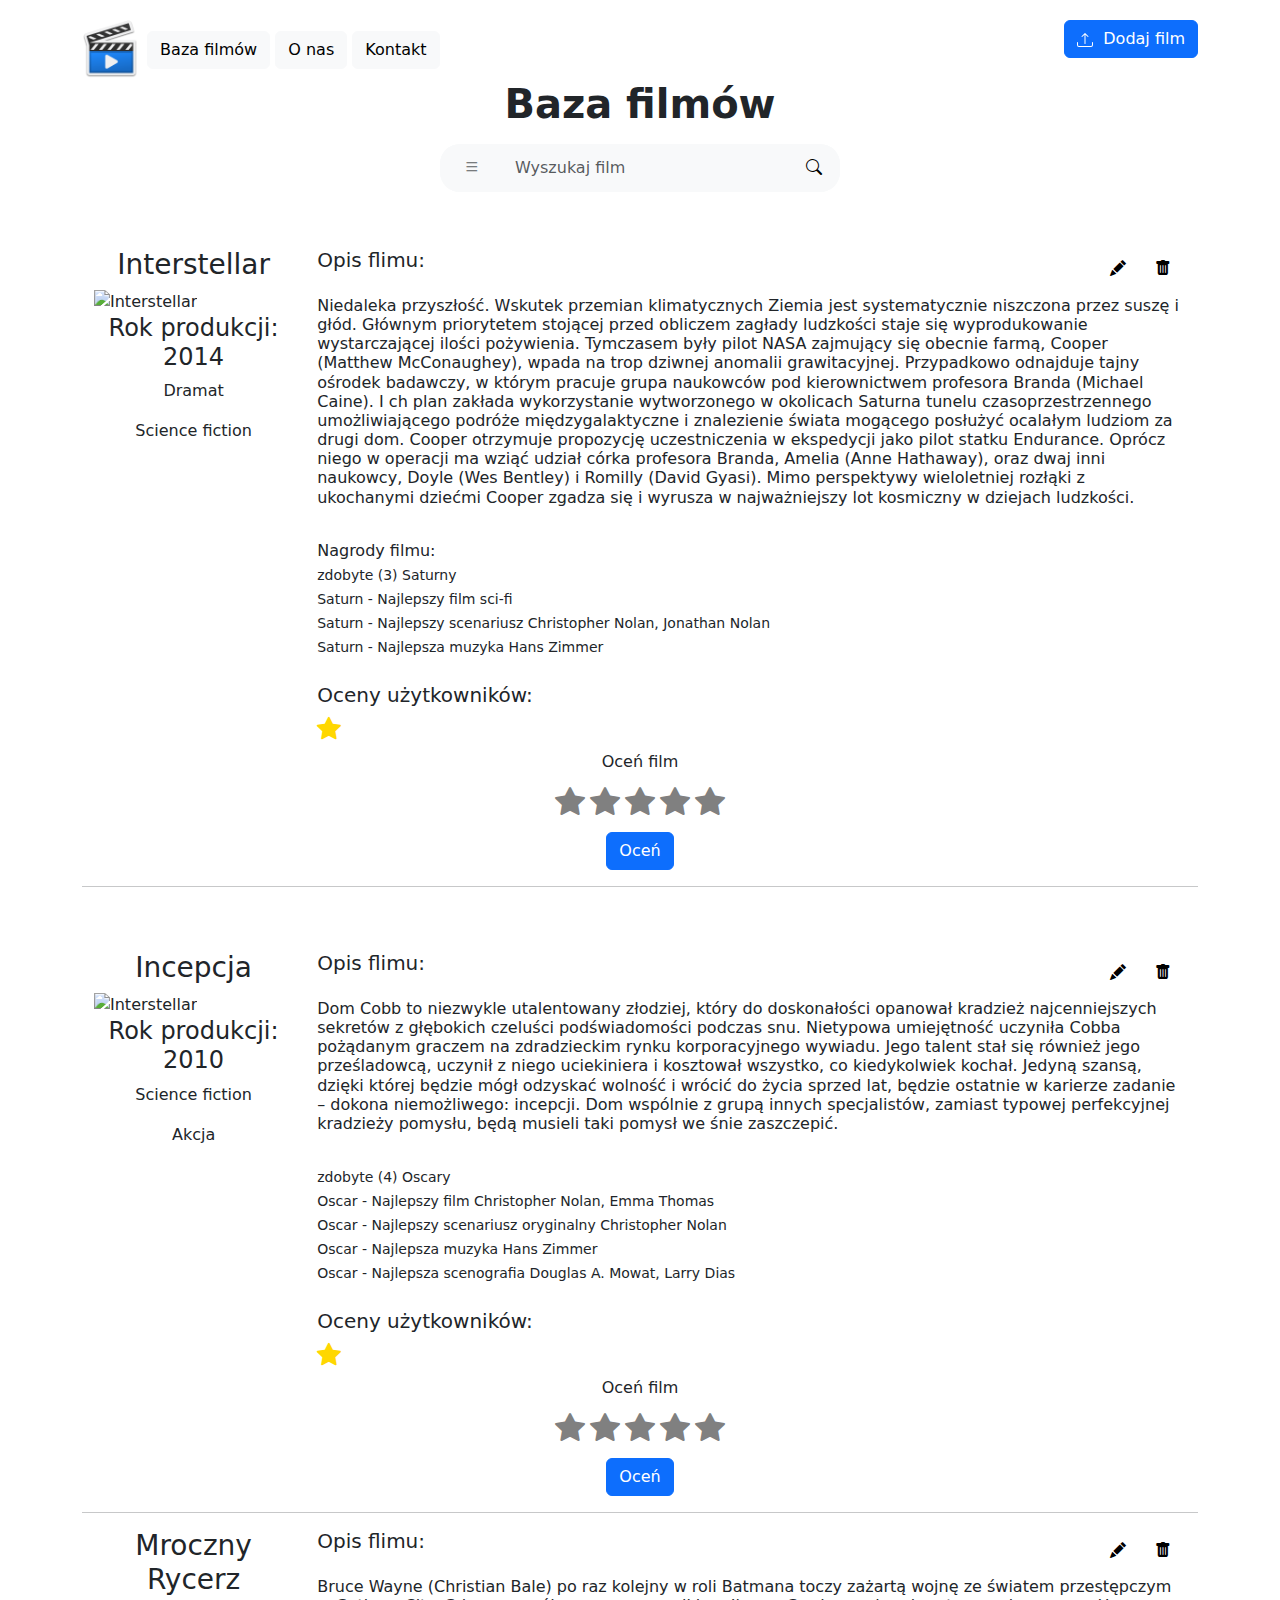
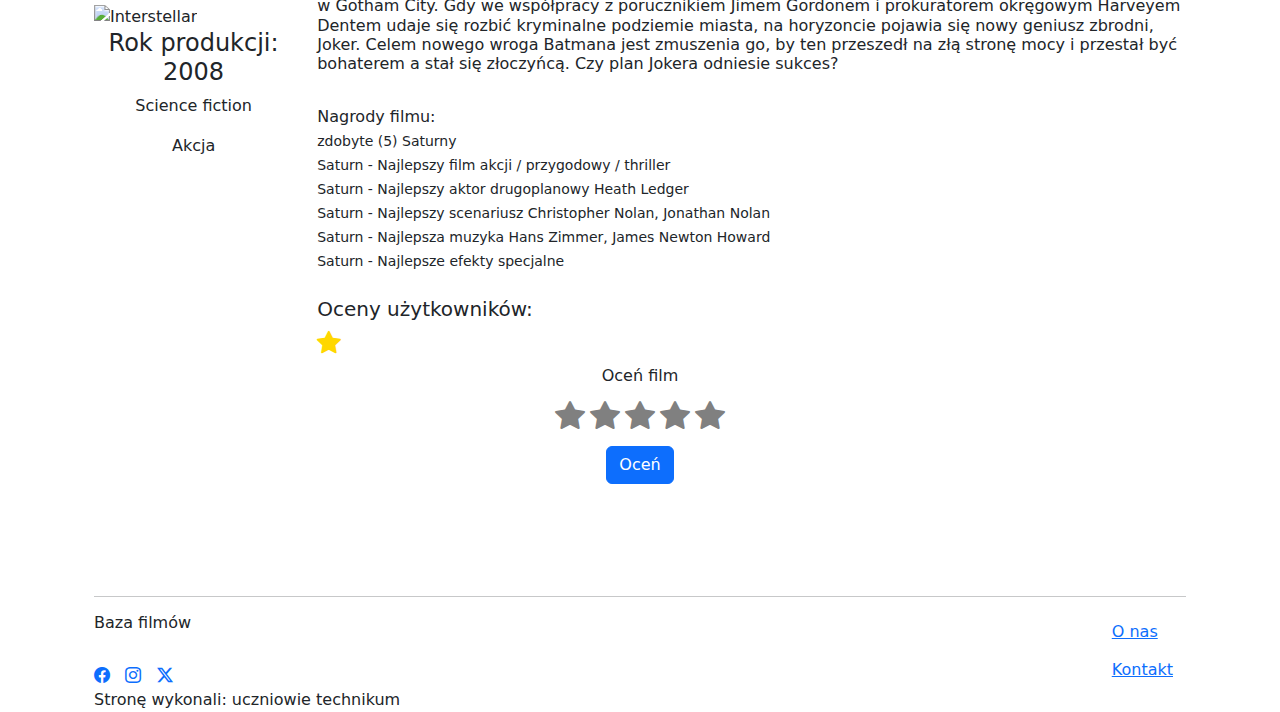
==== index.html @ c71b981d "Add files via upload" ====
<!DOCTYPE html>
<html lang="pl">
<head>
    <meta charset="UTF-8">
    <meta name="viewport" content="width=device-width, initial-scale=1.0">
    <title>Baza filmów</title>
    <link rel="shortcut icon" href="movie.png" type="image/x-icon">
    <link rel="stylesheet" href="style.css">
    <link href="https://cdn.jsdelivr.net/npm/bootstrap@5.3.3/dist/css/bootstrap.min.css" rel="stylesheet" 
    integrity="sha384-QWTKZyjpPEjISv5WaRU9OFeRpok6YctnYmDr5pNlyT2bRjXh0JMhjY6hW+ALEwIH" crossorigin="anonymous">
    <link href="https://cdn.jsdelivr.net/npm/bootstrap-icons/font/bootstrap-icons.css" rel="stylesheet">
    <script src="config.js"></script>


</head>
<body>
    <div class="container">
        <header>

            <div id="TopLeft">
                <a href="index.html"><img src="movie.png" alt="logo" width="60" height="60"></a>
                <a href="index.html"><button type="button" class="btn btn-light">Baza filmów</button></a>
                <a href="o-nas.html"><button type="button" class="btn btn-light">O nas</button></a>
                <a href="kontakt.html"><button type="button" class="btn btn-light">Kontakt</button></a>
            </div>

            <div id="TopRight">
                <a class="icon-link icon-link-hover" style="--bs-icon-link-transform: translate3d(0, -.125rem, 0);" href="dodawanieFilmu.html">
                    <button type="button" class="btn btn-primary">
                    <svg xmlns="http://www.w3.org/2000/svg" width="16" height="16" fill="currentColor" class="bi bi-upload" viewBox="0 0 16 16">
                        <path d="M.5 9.9a.5.5 0 0 1 .5.5v2.5a1 1 0 0 0 1 1h12a1 1 0 0 0 1-1v-2.5a.5.5 0 0 1 1 0v2.5a2 2 0 0 1-2 2H2a2 2 0 0 1-2-2v-2.5a.5.5 0 0 1 .5-.5"/>
                        <path d="M7.646 1.146a.5.5 0 0 1 .708 0l3 3a.5.5 0 0 1-.708.708L8.5 2.707V11.5a.5.5 0 0 1-1 0V2.707L5.354 4.854a.5.5 0 1 1-.708-.708z"/>
                      </svg>
                      &nbsp;Dodaj film
                    </button>
                  </a>
            </div>

        </header>

        <div class="container mt-4 text-center search-div" >
            <h1 class="fw-bold">Baza filmów</h1>
            <div class="d-flex justify-content-center mt-3">
                <div class="input-group search-bar">
                    <span class="input-group-text bg-light text-muted">
                        <div class="dropdown">
                            <button id="menuButton" class="input-group-text bg-light text-muted">
                                <i class="bi bi-list"></i>
                            </button>
                            <div id="categoryList" class="dropdown-menu">
                                <a class="dropdown-item" href="#">Akcja</a> 
                                <a class="dropdown-item" href="#">Dramat</a>
                                <a class="dropdown-item" href="#">Komedia</a>
                                <a class="dropdown-item" href="#">Horror</a>
                                <a class="dropdown-item" href="#">Sci-Fi</a>
                                <a class="dropdown-item" href="#">Fantasy</a>
                                <a class="dropdown-item" href="#">Thriller</a>
                                <a class="dropdown-item" href="#">Romans</a>
                                <a class="dropdown-item" href="#">Przygodowy</a>
                                <a class="dropdown-item" href="#">Familijny</a>
                                <a class="dropdown-item" href="#">Dokumentalny</a>
                                <a class="dropdown-item" href="#">Musical</a>
                                <a class="dropdown-item" href="#">Historyczny</a>
                                <a class="dropdown-item" href="#">Western</a>
                                <a class="dropdown-item" href="#">Kryminał</a>
                            </div>
                        </div>
                        
                    </span>
                    <input type="text" class="form-control border-0 shadow-none" placeholder="Wyszukaj film" id="searchQuery">
                    <span class="input-group-text bg-light text-muted">
                        <button id="lens"><i class="bi bi-search"></i></button>
                    </span>
                </div>
            </div>
        </div>
        
        <div id="filmList"></div>
        
        <main id="main">
            <section id="mainSection">
            <p id="textFilmNone"></p>
            <div class="container OddMovies" style="width: 20%;"> 
                    <h3 class="text-center title" >Interstellar</h3>
                    <img class="MoviePhotos" src="https://www.leslettresdelucie.fr/wp-content/uploads/2014/11/Interstellar-poster-2.jpg" alt="Interstellar">
                    <h4 class="text-center prodYear">Rok produkcji: 2014</h4>
                    <p class="text-center category">Dramat</p>
                    <p class="text-center category">Science fiction</p>
            </div>
            <div id="film1" class="container OddMovieDesc" style="width: 80%;"> 
                    <div class="MovieHeader">
                        <h5 class="text-left MovieH5">Opis flimu: </h5>
                        <button class="MovieControls"><i class="bi bi-trash-fill"></i></button>
                        <button class="MovieControls"><i class="bi bi-pencil-fill"></i></button>   
                    </div><br><br>
                    <h6 class="text-left  description">
                        Niedaleka przyszłość. Wskutek przemian klimatycznych Ziemia jest systematycznie niszczona przez suszę i głód.
                         Głównym priorytetem stojącej przed obliczem zagłady ludzkości staje się wyprodukowanie wystarczającej ilości pożywienia. 
                         Tymczasem były pilot NASA zajmujący się obecnie farmą, Cooper (Matthew McConaughey), wpada na trop dziwnej anomalii grawitacyjnej. 
                         Przypadkowo odnajduje tajny ośrodek badawczy, w którym pracuje grupa naukowców pod kierownictwem profesora Branda (Michael Caine). I
                         ch plan zakłada wykorzystanie wytworzonego w okolicach Saturna tunelu czasoprzestrzennego umożliwiającego podróże międzygalaktyczne
                          i znalezienie świata mogącego posłużyć ocalałym ludziom za drugi dom. Cooper otrzymuje propozycję uczestniczenia w ekspedycji jako pilot 
                          statku Endurance. Oprócz niego w operacji ma wziąć udział córka profesora Branda, Amelia (Anne Hathaway), oraz dwaj inni naukowcy, Doyle 
                          (Wes Bentley) i Romilly (David Gyasi). Mimo perspektywy wieloletniej rozłąki z ukochanymi dziećmi Cooper zgadza się i wyrusza w 
                          najważniejszy lot kosmiczny w dziejach ludzkości.
                    </h6>
                    
                    <br>
                    Nagrody filmu: <br>
                    <small class="awards">
                        zdobyte (3) Saturny <br>
                        Saturn - Najlepszy film sci-fi <br>
                        Saturn - Najlepszy scenariusz Christopher Nolan, Jonathan Nolan <br>
                        Saturn - Najlepsza muzyka Hans Zimmer <br>
                    </small>
                    <br>
                    <div>
                        <h5>Oceny użytkowników: </h5>
                        <!-- średnia ocen niech będzie wpisana w h4 przed <i> -->
                        <h4><i class="bi bi-star-fill UserRatings"></i></h4>
                    </div>
                  
            </div> 
            <div class="container mt-5 text-center oceny">
                
                <h6 class="text-center">Oceń film</h6>
                <form action="" method="post">
                    <div class="rating" id="rating">
                        <input type="radio" id="m1star5" name="rating" value="5">
                        <label for="m1star5"><i class="bi bi-star-fill"></i></label>
            
                        <input type="radio" id="m1star4" name="rating" value="4">
                        <label for="m1star4"><i class="bi bi-star-fill"></i></label>
            
                        <input type="radio" id="m1star3" name="rating" value="3">
                        <label for="m1star3"><i class="bi bi-star-fill"></i></label>
            
                        <input type="radio" id="m1star2" name="rating" value="2">
                        <label for="m1star2"><i class="bi bi-star-fill"></i></label>
            
                        <input type="radio" id="m1star1" name="rating" value="1">
                        <label for="m1star1"><i class="bi bi-star-fill"></i></label>
                    </div>
                    <button type="submit" class="btn btn-primary mt-2">Oceń</button>
                </form>
            </div>
            
            <hr>

            <div id="film1" class="container OddMovies" style="width: 20%;"> 
                <br><br>
                    <h3 class="text-center title">Incepcja</h3>
                    <img class="MoviePhotos" src="https://encyklopediafantastyki.pl/images/7/74/Incepcja.jpg" alt="Interstellar">
                    <h4 class="text-center prodYear">Rok produkcji: 2010</h4>
                    <p class="text-center category">Science fiction</p>
                    <p class="text-center category">Akcja</p>
            </div>
            <div class="container OddMovieDesc" style="width: 80%;"> 
                <br><br>
                <div class="OddMovieHeader">
                    <h5 class="text-left MovieH5">Opis flimu: </h5>
                    <button class="MovieControls"><i class="bi bi-trash-fill"></i></button>
                    <button class="MovieControls"><i class="bi bi-pencil-fill"></i></button>   
                </div><br><br>
                    <h6 class="text-left  description">
                        Dom Cobb to niezwykle utalentowany złodziej, który do doskonałości opanował 
                        kradzież najcenniejszych sekretów z głębokich czeluści podświadomości podczas snu. 
                        Nietypowa umiejętność uczyniła Cobba pożądanym graczem na zdradzieckim rynku korporacyjnego wywiadu. 
                        Jego talent stał się również jego prześladowcą, uczynił z niego uciekiniera i kosztował 
                        wszystko, co kiedykolwiek kochał. Jedyną szansą, dzięki której będzie mógł odzyskać wolność i 
                        wrócić do życia sprzed lat, będzie ostatnie w karierze zadanie – dokona niemożliwego: incepcji. 
                        Dom wspólnie z grupą innych specjalistów, zamiast typowej perfekcyjnej kradzieży pomysłu, będą 
                        musieli taki pomysł we śnie zaszczepić.
                    </h6>
                    <br>
                    <small class="awards">
                        zdobyte (4) Oscary <br>
                        Oscar - Najlepszy film Christopher Nolan, Emma Thomas <br>
                        Oscar - Najlepszy scenariusz oryginalny Christopher Nolan <br>
                        Oscar - Najlepsza muzyka Hans Zimmer <br>
                        Oscar - Najlepsza scenografia Douglas A. Mowat, Larry Dias <br>
                    </small>
                    <br>
                    <div>
                        <h5>Oceny użytkowników: </h5>
                        <!-- średnia ocen niech będzie wpisana w h4 przed <i> -->
                        <h4><i class="bi bi-star-fill UserRatings"></i></h4>
                    </div>
                  
            </div> 
            <div class="container mt-5 text-center oceny">
                <h6>Oceń film</h6>
                <form>
                    <div class="rating">
                        <input type="radio" id="m2star5" name="rating" value="5">
                        <label for="m2star5"><i class="bi bi-star-fill"></i></label>
            
                        <input type="radio" id="m2star4" name="rating" value="4">
                        <label for="m2star4"><i class="bi bi-star-fill"></i></label>
            
                        <input type="radio" id="m2star3" name="rating" value="3">
                        <label for="m2star3"><i class="bi bi-star-fill"></i></label>
            
                        <input type="radio" id="m2star2" name="rating" value="2">
                        <label for="m2star2"><i class="bi bi-star-fill"></i></label>
            
                        <input type="radio" id="m2star1" name="rating" value="1">
                        <label for="m2star1"><i class="bi bi-star-fill"></i></label>
                    </div>
                    <button type="submit" class="btn btn-primary mt-2">Oceń</button>
                </form>
            </div>

            <hr>
        <div id="film1" class="container OddMovies" style="width: 20%;"> 
            <h3 class="text-center title">Mroczny Rycerz</h3>
            <img class="MoviePhotos" src="https://a.allegroimg.com/original/114bea/161cde6f48a498586017d148f632/Plakat-filmowy-The-Dark-Knight-BATMAN-2008-100x70-240" alt="Interstellar">
            <h4 class="text-center prodYear">Rok produkcji: 2008</h4>
            <p class="text-center category">Science fiction</p>
            <p class="text-center category">Akcja</p>
        </div>

        <div class="container OddMovieDesc" style="width: 80%;"> 
            <div class="MovieHeader">
                <h5 class="text-left MovieH5">Opis flimu: </h5>
                <button class="MovieControls"><i class="bi bi-trash-fill"></i></button>
                <button class="MovieControls"><i class="bi bi-pencil-fill"></i></button>   
            </div><br><br>
                <h6 class="text-left  description">
                    Bruce Wayne (Christian Bale) po raz kolejny w roli Batmana toczy zażartą wojnę ze światem przestępczym w Gotham City. 
                    Gdy we współpracy z porucznikiem Jimem Gordonem i prokuratorem okręgowym Harveyem Dentem udaje się rozbić kryminalne 
                    podziemie miasta, na horyzoncie pojawia się nowy geniusz zbrodni, Joker. Celem nowego wroga Batmana jest zmuszenia go,
                     by ten przeszedł na złą stronę mocy i przestał być bohaterem a stał się złoczyńcą. Czy plan Jokera odniesie sukces?
                </h6>
                <br>
                Nagrody filmu: <br>
                <small class="awards">
                zdobyte (5) Saturny <br>
                Saturn - Najlepszy film akcji / przygodowy / thriller <br>
                Saturn - Najlepszy aktor drugoplanowy Heath Ledger <br>
                Saturn - Najlepszy scenariusz Christopher Nolan, Jonathan Nolan <br>
                Saturn - Najlepsza muzyka Hans Zimmer, James Newton Howard <br>
                Saturn - Najlepsze efekty specjalne <br>
                </small>
                <br>
                    <div>
                        <h5>Oceny użytkowników: </h5>
                        <!-- średnia ocen niech będzie wpisana w h4 przed <i> -->
                        <h4><i class="bi bi-star-fill UserRatings"></i></h4>
                    </div>
            
        </div> 
        <div class="container mt-5 text-center oceny">
            
            <h6 class="text-center">Oceń film</h6>
            <form>
                <div class="rating">
                    <input type="radio" id="m3star5" name="rating" value="5">
                    <label for="m3star5"><i class="bi bi-star-fill"></i></label>
        
                    <input type="radio" id="m3star4" name="rating" value="4">
                    <label for="m3star4"><i class="bi bi-star-fill"></i></label>
        
                    <input type="radio" id="m3star3" name="rating" value="3">
                    <label for="m3star3"><i class="bi bi-star-fill"></i></label>
        
                    <input type="radio" id="m3star2" name="rating" value="2">
                    <label for="m3star2"><i class="bi bi-star-fill"></i></label>
        
                    <input type="radio" id="m3star1" name="rating" value="1">
                    <label for="m3star1"><i class="bi bi-star-fill"></i></label>
                </div>
                <button type="submit" class="btn btn-primary mt-2">Oceń</button>
            </form>
        </div>
        </section>
        </main>

        
        <footer class="container mt-4">
            <br><br><br>
            <hr>
    
            <div id="BottomLeft">
                <a href="index.html" id="BazaFilmow"><h6>Baza filmów</h6></a><br>
                <a href="https://www.facebook.com/" target="_blank"><i class="bi bi-facebook"></i></a> &nbsp;
                <a href="https://www.instagram.com/" target="_blank"><i class="bi bi-instagram"></i></a> &nbsp;
                <a href="https://x.com/" target="_blank"><i class="bi bi-twitter-x"></i></a><br>
                Stronę wykonali: uczniowie technikum
            </div>
    
            <div id="BottomRight">
            <a href="o-nas.html"><button type="button" class="btn btn-link">O nas</button></a><br>
            <a href="kontakt.html"><button type="button" class="btn btn-link">Kontakt</button></a><br>
            </div>
    
        </footer>

    </div>
    
    <script src="script.js">
    </script>
    

</body>
</html>
---- style.css ----
body{
    overflow-y: scroll;
}

header{
    margin-top: 20px;
}

#TopLeft{
    float: left;
}
#TopRight{
    float: right;
}
.search-div{
    clear: both;
}
.search-bar {
    background-color: #f8f9fa !important; 
    border-radius: 20px;
    max-width: 400px;
    position: relative;
}

.search-bar input {
    border-radius: 20px !important;
    background-color: #f8f9fa !important; 
    border: none; 
}

.search-bar input:focus {
    border-radius: 20px !important;
    background-color: #f8f9fa !important; 
    box-shadow: none !important; 
    outline: none !important; 
}

.search-bar .input-group-text {
    border-radius: 20px !important;
    background-color: #f8f9fa !important; 
    border: none;
}
.dropdown {
    position: relative; 
}

#categoryList {
    clear: both;
    position: absolute;
    top: 100%;
    left: 0;
    background-color: white;
    border-radius: 5px;
    box-shadow: 0px 4px 6px rgba(0, 0, 0, 0.1);
    padding: 10px;
    min-width: 150px;
    z-index: 9999; 
    display: none;
    border: 2px solid black;
}


#categoryList a {
    display: block;
    padding: 8px 12px;
    text-decoration: none;
    color: black;
}

#categoryList a:hover {
    background-color: #f0f0f0;
}


#lens{
    border: none;
    background-color: #f8f9fa;
}



main{
    margin-top: 5%;
}


.OddMovies{
    float: left;
}
.MovieH5{
    float: left;
}
.MovieControls{
    float: right;
    border: none;
    background-color: white;
    margin: 1%;
}

.OddMovieDesc{
    float: right ;
}

.EvenMovies{
    clear: both;
    float: right;
}
.EvenMoviesDesc{
    float: left;
}

.Movies {
    text-decoration: none;
    color: inherit;
}
.UserRatings{
    color: gold;
}

.rating input {
    display: none;
}
.rating label {
    font-size: 30px;
    color: gray;
    cursor: pointer;
}
.rating input:checked ~ label {
    color: gold;
}
.oceny{
    clear: both;
    text-align: center;
}
footer{
    clear: both;
    
}

#BottomLeft{
    clear: both;
    float: left;
}
#BazaFilmow{
    text-decoration: none;
    color: inherit;
}

#BottomRight{
    float: right;
}

.MoviePhotos{
    width: 100%;
    height: 50%;
}
#description{
    width: 30%;

}
#movPhoto {
    width:200px;
    height: 290px;
}
#yearSearch {
    text-align: center;
}
.OddMoviesSearch {
    float: left;
    margin-right: 30px;
}
.OddMoviesDescSearch {
    float: right;
}
#descPara {
    font-weight:600;
}
#cat1, #cat2 {
    font-weight: normal;
    text-align: center;
    font-size: 15px;
}
#filmTitle {
    text-align: center;
}
.container.OddMoviesSearch {
    float: left;
}
.container.OddMoviesDescSearch {
    float: right;
}
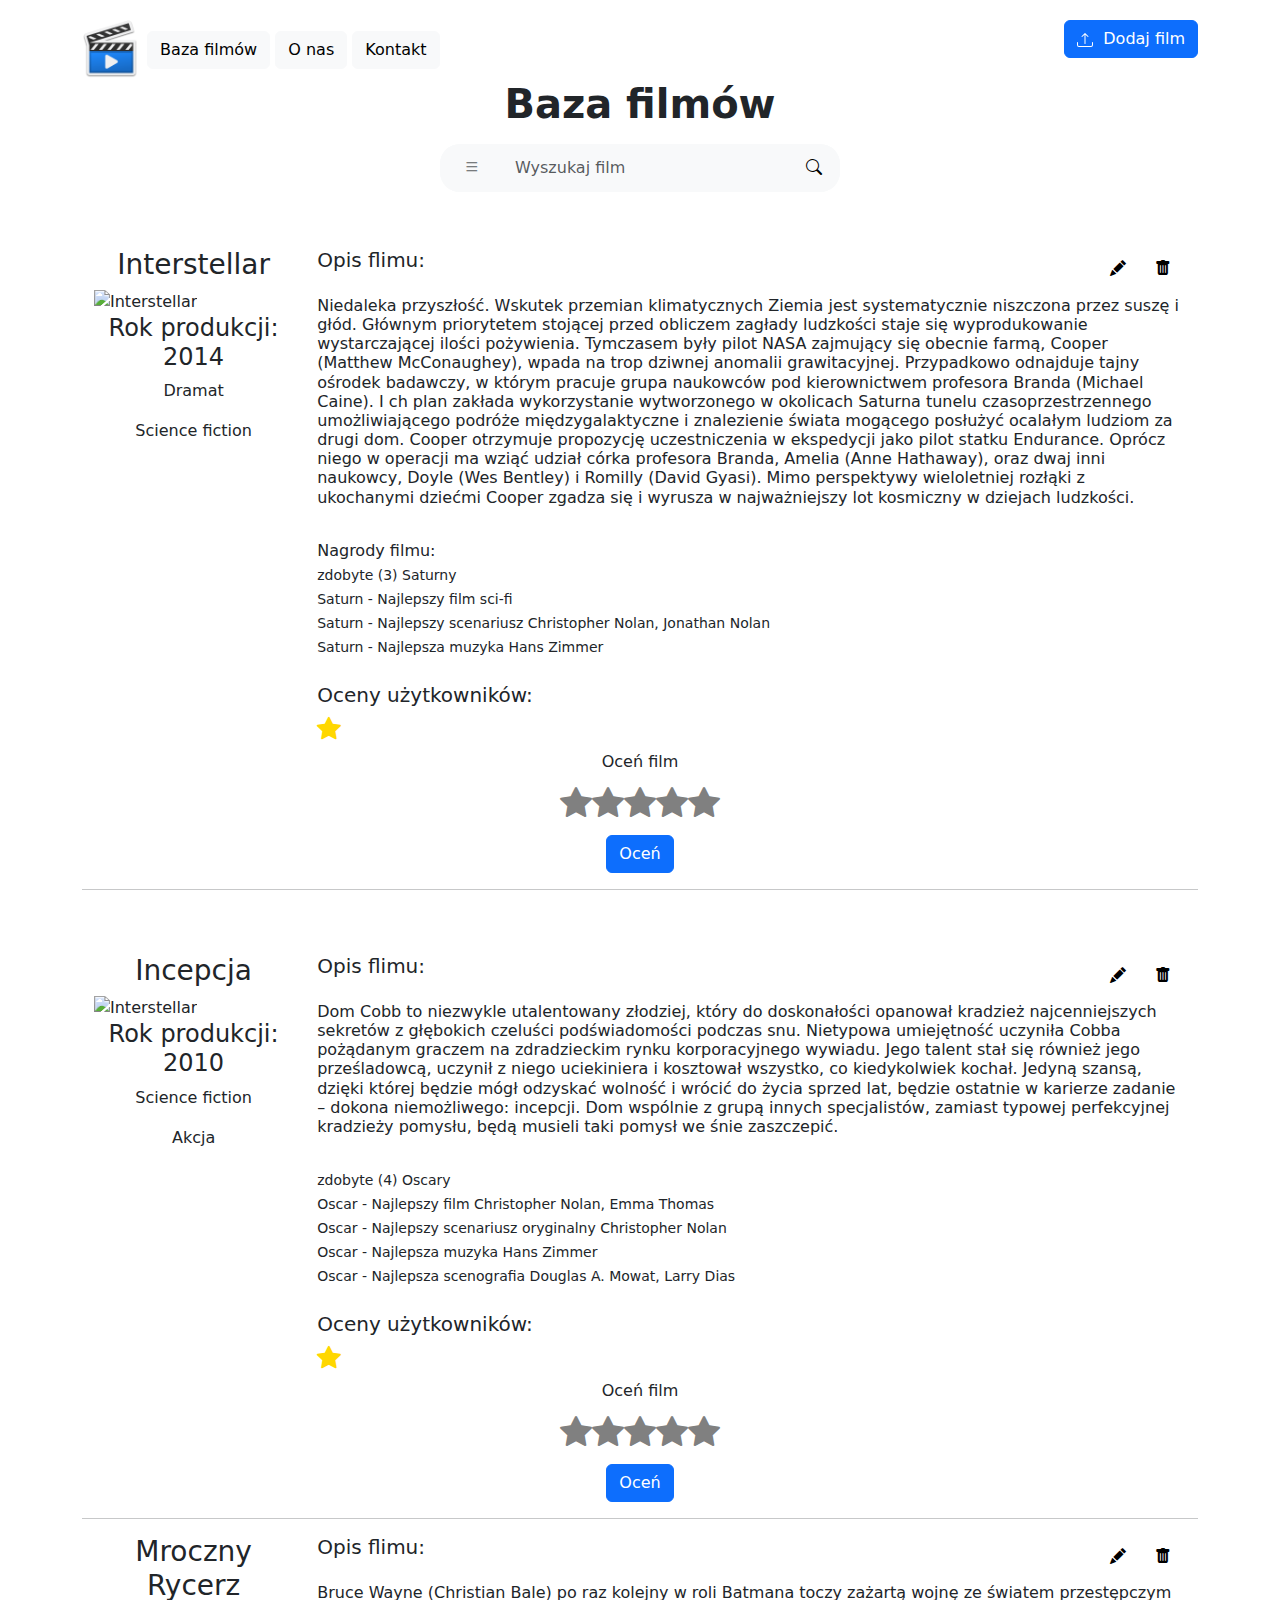
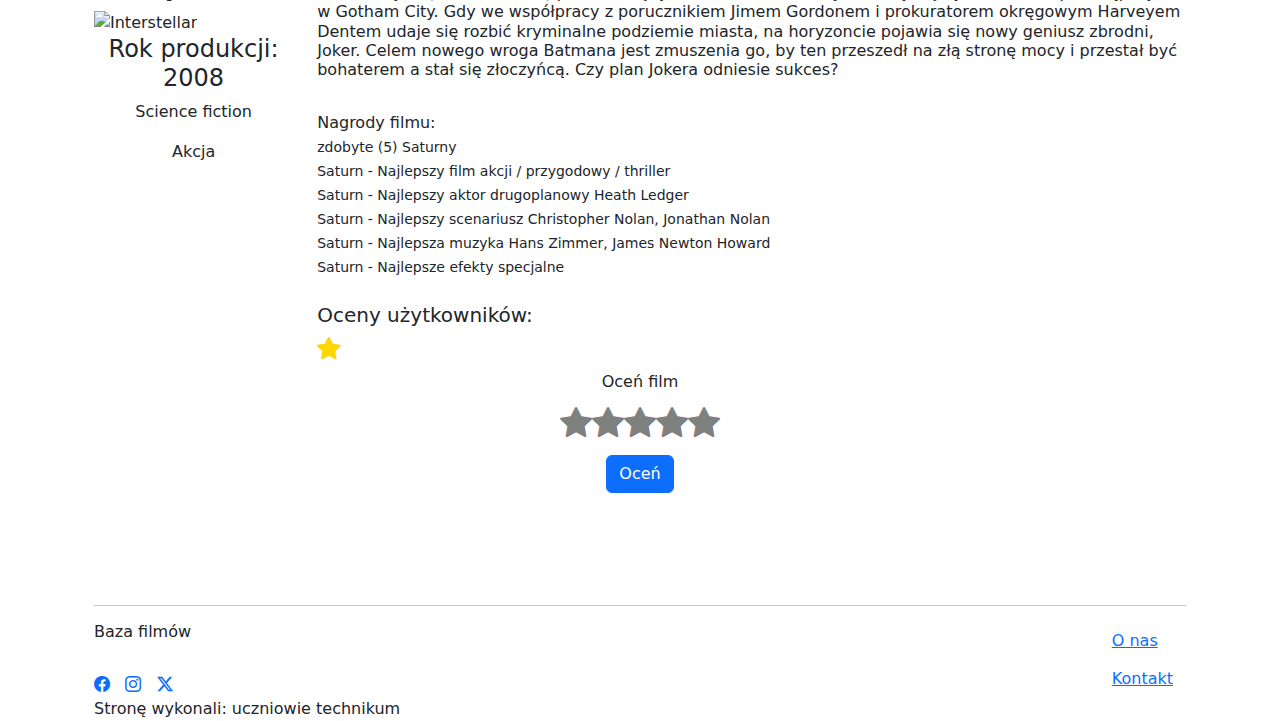
==== commit 500c15ed: "dynamic site content" ====
--- a/index.html
+++ b/index.html
@@ -1,306 +1,306 @@
-<!DOCTYPE html>
-<html lang="pl">
-<head>
-    <meta charset="UTF-8">
-    <meta name="viewport" content="width=device-width, initial-scale=1.0">
-    <title>Baza filmów</title>
-    <link rel="shortcut icon" href="movie.png" type="image/x-icon">
-    <link rel="stylesheet" href="style.css">
-    <link href="https://cdn.jsdelivr.net/npm/bootstrap@5.3.3/dist/css/bootstrap.min.css" rel="stylesheet" 
-    integrity="sha384-QWTKZyjpPEjISv5WaRU9OFeRpok6YctnYmDr5pNlyT2bRjXh0JMhjY6hW+ALEwIH" crossorigin="anonymous">
-    <link href="https://cdn.jsdelivr.net/npm/bootstrap-icons/font/bootstrap-icons.css" rel="stylesheet">
-    <script src="config.js"></script>
-
-
-</head>
-<body>
-    <div class="container">
-        <header>
-
-            <div id="TopLeft">
-                <a href="index.html"><img src="movie.png" alt="logo" width="60" height="60"></a>
-                <a href="index.html"><button type="button" class="btn btn-light">Baza filmów</button></a>
-                <a href="o-nas.html"><button type="button" class="btn btn-light">O nas</button></a>
-                <a href="kontakt.html"><button type="button" class="btn btn-light">Kontakt</button></a>
-            </div>
-
-            <div id="TopRight">
-                <a class="icon-link icon-link-hover" style="--bs-icon-link-transform: translate3d(0, -.125rem, 0);" href="dodawanieFilmu.html">
-                    <button type="button" class="btn btn-primary">
-                    <svg xmlns="http://www.w3.org/2000/svg" width="16" height="16" fill="currentColor" class="bi bi-upload" viewBox="0 0 16 16">
-                        <path d="M.5 9.9a.5.5 0 0 1 .5.5v2.5a1 1 0 0 0 1 1h12a1 1 0 0 0 1-1v-2.5a.5.5 0 0 1 1 0v2.5a2 2 0 0 1-2 2H2a2 2 0 0 1-2-2v-2.5a.5.5 0 0 1 .5-.5"/>
-                        <path d="M7.646 1.146a.5.5 0 0 1 .708 0l3 3a.5.5 0 0 1-.708.708L8.5 2.707V11.5a.5.5 0 0 1-1 0V2.707L5.354 4.854a.5.5 0 1 1-.708-.708z"/>
-                      </svg>
-                      &nbsp;Dodaj film
-                    </button>
-                  </a>
-            </div>
-
-        </header>
-
-        <div class="container mt-4 text-center search-div" >
-            <h1 class="fw-bold">Baza filmów</h1>
-            <div class="d-flex justify-content-center mt-3">
-                <div class="input-group search-bar">
-                    <span class="input-group-text bg-light text-muted">
-                        <div class="dropdown">
-                            <button id="menuButton" class="input-group-text bg-light text-muted">
-                                <i class="bi bi-list"></i>
-                            </button>
-                            <div id="categoryList" class="dropdown-menu">
-                                <a class="dropdown-item" href="#">Akcja</a> 
-                                <a class="dropdown-item" href="#">Dramat</a>
-                                <a class="dropdown-item" href="#">Komedia</a>
-                                <a class="dropdown-item" href="#">Horror</a>
-                                <a class="dropdown-item" href="#">Sci-Fi</a>
-                                <a class="dropdown-item" href="#">Fantasy</a>
-                                <a class="dropdown-item" href="#">Thriller</a>
-                                <a class="dropdown-item" href="#">Romans</a>
-                                <a class="dropdown-item" href="#">Przygodowy</a>
-                                <a class="dropdown-item" href="#">Familijny</a>
-                                <a class="dropdown-item" href="#">Dokumentalny</a>
-                                <a class="dropdown-item" href="#">Musical</a>
-                                <a class="dropdown-item" href="#">Historyczny</a>
-                                <a class="dropdown-item" href="#">Western</a>
-                                <a class="dropdown-item" href="#">Kryminał</a>
-                            </div>
-                        </div>
-                        
-                    </span>
-                    <input type="text" class="form-control border-0 shadow-none" placeholder="Wyszukaj film" id="searchQuery">
-                    <span class="input-group-text bg-light text-muted">
-                        <button id="lens"><i class="bi bi-search"></i></button>
-                    </span>
-                </div>
-            </div>
-        </div>
-        
-        <div id="filmList"></div>
-        
-        <main id="main">
-            <section id="mainSection">
-            <p id="textFilmNone"></p>
-            <div class="container OddMovies" style="width: 20%;"> 
-                    <h3 class="text-center title" >Interstellar</h3>
-                    <img class="MoviePhotos" src="https://www.leslettresdelucie.fr/wp-content/uploads/2014/11/Interstellar-poster-2.jpg" alt="Interstellar">
-                    <h4 class="text-center prodYear">Rok produkcji: 2014</h4>
-                    <p class="text-center category">Dramat</p>
-                    <p class="text-center category">Science fiction</p>
-            </div>
-            <div id="film1" class="container OddMovieDesc" style="width: 80%;"> 
-                    <div class="MovieHeader">
-                        <h5 class="text-left MovieH5">Opis flimu: </h5>
-                        <button class="MovieControls"><i class="bi bi-trash-fill"></i></button>
-                        <button class="MovieControls"><i class="bi bi-pencil-fill"></i></button>   
-                    </div><br><br>
-                    <h6 class="text-left  description">
-                        Niedaleka przyszłość. Wskutek przemian klimatycznych Ziemia jest systematycznie niszczona przez suszę i głód.
-                         Głównym priorytetem stojącej przed obliczem zagłady ludzkości staje się wyprodukowanie wystarczającej ilości pożywienia. 
-                         Tymczasem były pilot NASA zajmujący się obecnie farmą, Cooper (Matthew McConaughey), wpada na trop dziwnej anomalii grawitacyjnej. 
-                         Przypadkowo odnajduje tajny ośrodek badawczy, w którym pracuje grupa naukowców pod kierownictwem profesora Branda (Michael Caine). I
-                         ch plan zakłada wykorzystanie wytworzonego w okolicach Saturna tunelu czasoprzestrzennego umożliwiającego podróże międzygalaktyczne
-                          i znalezienie świata mogącego posłużyć ocalałym ludziom za drugi dom. Cooper otrzymuje propozycję uczestniczenia w ekspedycji jako pilot 
-                          statku Endurance. Oprócz niego w operacji ma wziąć udział córka profesora Branda, Amelia (Anne Hathaway), oraz dwaj inni naukowcy, Doyle 
-                          (Wes Bentley) i Romilly (David Gyasi). Mimo perspektywy wieloletniej rozłąki z ukochanymi dziećmi Cooper zgadza się i wyrusza w 
-                          najważniejszy lot kosmiczny w dziejach ludzkości.
-                    </h6>
-                    
-                    <br>
-                    Nagrody filmu: <br>
-                    <small class="awards">
-                        zdobyte (3) Saturny <br>
-                        Saturn - Najlepszy film sci-fi <br>
-                        Saturn - Najlepszy scenariusz Christopher Nolan, Jonathan Nolan <br>
-                        Saturn - Najlepsza muzyka Hans Zimmer <br>
-                    </small>
-                    <br>
-                    <div>
-                        <h5>Oceny użytkowników: </h5>
-                        <!-- średnia ocen niech będzie wpisana w h4 przed <i> -->
-                        <h4><i class="bi bi-star-fill UserRatings"></i></h4>
-                    </div>
-                  
-            </div> 
-            <div class="container mt-5 text-center oceny">
-                
-                <h6 class="text-center">Oceń film</h6>
-                <form action="" method="post">
-                    <div class="rating" id="rating">
-                        <input type="radio" id="m1star5" name="rating" value="5">
-                        <label for="m1star5"><i class="bi bi-star-fill"></i></label>
-            
-                        <input type="radio" id="m1star4" name="rating" value="4">
-                        <label for="m1star4"><i class="bi bi-star-fill"></i></label>
-            
-                        <input type="radio" id="m1star3" name="rating" value="3">
-                        <label for="m1star3"><i class="bi bi-star-fill"></i></label>
-            
-                        <input type="radio" id="m1star2" name="rating" value="2">
-                        <label for="m1star2"><i class="bi bi-star-fill"></i></label>
-            
-                        <input type="radio" id="m1star1" name="rating" value="1">
-                        <label for="m1star1"><i class="bi bi-star-fill"></i></label>
-                    </div>
-                    <button type="submit" class="btn btn-primary mt-2">Oceń</button>
-                </form>
-            </div>
-            
-            <hr>
-
-            <div id="film1" class="container OddMovies" style="width: 20%;"> 
-                <br><br>
-                    <h3 class="text-center title">Incepcja</h3>
-                    <img class="MoviePhotos" src="https://encyklopediafantastyki.pl/images/7/74/Incepcja.jpg" alt="Interstellar">
-                    <h4 class="text-center prodYear">Rok produkcji: 2010</h4>
-                    <p class="text-center category">Science fiction</p>
-                    <p class="text-center category">Akcja</p>
-            </div>
-            <div class="container OddMovieDesc" style="width: 80%;"> 
-                <br><br>
-                <div class="OddMovieHeader">
-                    <h5 class="text-left MovieH5">Opis flimu: </h5>
-                    <button class="MovieControls"><i class="bi bi-trash-fill"></i></button>
-                    <button class="MovieControls"><i class="bi bi-pencil-fill"></i></button>   
-                </div><br><br>
-                    <h6 class="text-left  description">
-                        Dom Cobb to niezwykle utalentowany złodziej, który do doskonałości opanował 
-                        kradzież najcenniejszych sekretów z głębokich czeluści podświadomości podczas snu. 
-                        Nietypowa umiejętność uczyniła Cobba pożądanym graczem na zdradzieckim rynku korporacyjnego wywiadu. 
-                        Jego talent stał się również jego prześladowcą, uczynił z niego uciekiniera i kosztował 
-                        wszystko, co kiedykolwiek kochał. Jedyną szansą, dzięki której będzie mógł odzyskać wolność i 
-                        wrócić do życia sprzed lat, będzie ostatnie w karierze zadanie – dokona niemożliwego: incepcji. 
-                        Dom wspólnie z grupą innych specjalistów, zamiast typowej perfekcyjnej kradzieży pomysłu, będą 
-                        musieli taki pomysł we śnie zaszczepić.
-                    </h6>
-                    <br>
-                    <small class="awards">
-                        zdobyte (4) Oscary <br>
-                        Oscar - Najlepszy film Christopher Nolan, Emma Thomas <br>
-                        Oscar - Najlepszy scenariusz oryginalny Christopher Nolan <br>
-                        Oscar - Najlepsza muzyka Hans Zimmer <br>
-                        Oscar - Najlepsza scenografia Douglas A. Mowat, Larry Dias <br>
-                    </small>
-                    <br>
-                    <div>
-                        <h5>Oceny użytkowników: </h5>
-                        <!-- średnia ocen niech będzie wpisana w h4 przed <i> -->
-                        <h4><i class="bi bi-star-fill UserRatings"></i></h4>
-                    </div>
-                  
-            </div> 
-            <div class="container mt-5 text-center oceny">
-                <h6>Oceń film</h6>
-                <form>
-                    <div class="rating">
-                        <input type="radio" id="m2star5" name="rating" value="5">
-                        <label for="m2star5"><i class="bi bi-star-fill"></i></label>
-            
-                        <input type="radio" id="m2star4" name="rating" value="4">
-                        <label for="m2star4"><i class="bi bi-star-fill"></i></label>
-            
-                        <input type="radio" id="m2star3" name="rating" value="3">
-                        <label for="m2star3"><i class="bi bi-star-fill"></i></label>
-            
-                        <input type="radio" id="m2star2" name="rating" value="2">
-                        <label for="m2star2"><i class="bi bi-star-fill"></i></label>
-            
-                        <input type="radio" id="m2star1" name="rating" value="1">
-                        <label for="m2star1"><i class="bi bi-star-fill"></i></label>
-                    </div>
-                    <button type="submit" class="btn btn-primary mt-2">Oceń</button>
-                </form>
-            </div>
-
-            <hr>
-        <div id="film1" class="container OddMovies" style="width: 20%;"> 
-            <h3 class="text-center title">Mroczny Rycerz</h3>
-            <img class="MoviePhotos" src="https://a.allegroimg.com/original/114bea/161cde6f48a498586017d148f632/Plakat-filmowy-The-Dark-Knight-BATMAN-2008-100x70-240" alt="Interstellar">
-            <h4 class="text-center prodYear">Rok produkcji: 2008</h4>
-            <p class="text-center category">Science fiction</p>
-            <p class="text-center category">Akcja</p>
-        </div>
-
-        <div class="container OddMovieDesc" style="width: 80%;"> 
-            <div class="MovieHeader">
-                <h5 class="text-left MovieH5">Opis flimu: </h5>
-                <button class="MovieControls"><i class="bi bi-trash-fill"></i></button>
-                <button class="MovieControls"><i class="bi bi-pencil-fill"></i></button>   
-            </div><br><br>
-                <h6 class="text-left  description">
-                    Bruce Wayne (Christian Bale) po raz kolejny w roli Batmana toczy zażartą wojnę ze światem przestępczym w Gotham City. 
-                    Gdy we współpracy z porucznikiem Jimem Gordonem i prokuratorem okręgowym Harveyem Dentem udaje się rozbić kryminalne 
-                    podziemie miasta, na horyzoncie pojawia się nowy geniusz zbrodni, Joker. Celem nowego wroga Batmana jest zmuszenia go,
-                     by ten przeszedł na złą stronę mocy i przestał być bohaterem a stał się złoczyńcą. Czy plan Jokera odniesie sukces?
-                </h6>
-                <br>
-                Nagrody filmu: <br>
-                <small class="awards">
-                zdobyte (5) Saturny <br>
-                Saturn - Najlepszy film akcji / przygodowy / thriller <br>
-                Saturn - Najlepszy aktor drugoplanowy Heath Ledger <br>
-                Saturn - Najlepszy scenariusz Christopher Nolan, Jonathan Nolan <br>
-                Saturn - Najlepsza muzyka Hans Zimmer, James Newton Howard <br>
-                Saturn - Najlepsze efekty specjalne <br>
-                </small>
-                <br>
-                    <div>
-                        <h5>Oceny użytkowników: </h5>
-                        <!-- średnia ocen niech będzie wpisana w h4 przed <i> -->
-                        <h4><i class="bi bi-star-fill UserRatings"></i></h4>
-                    </div>
-            
-        </div> 
-        <div class="container mt-5 text-center oceny">
-            
-            <h6 class="text-center">Oceń film</h6>
-            <form>
-                <div class="rating">
-                    <input type="radio" id="m3star5" name="rating" value="5">
-                    <label for="m3star5"><i class="bi bi-star-fill"></i></label>
-        
-                    <input type="radio" id="m3star4" name="rating" value="4">
-                    <label for="m3star4"><i class="bi bi-star-fill"></i></label>
-        
-                    <input type="radio" id="m3star3" name="rating" value="3">
-                    <label for="m3star3"><i class="bi bi-star-fill"></i></label>
-        
-                    <input type="radio" id="m3star2" name="rating" value="2">
-                    <label for="m3star2"><i class="bi bi-star-fill"></i></label>
-        
-                    <input type="radio" id="m3star1" name="rating" value="1">
-                    <label for="m3star1"><i class="bi bi-star-fill"></i></label>
-                </div>
-                <button type="submit" class="btn btn-primary mt-2">Oceń</button>
-            </form>
-        </div>
-        </section>
-        </main>
-
-        
-        <footer class="container mt-4">
-            <br><br><br>
-            <hr>
-    
-            <div id="BottomLeft">
-                <a href="index.html" id="BazaFilmow"><h6>Baza filmów</h6></a><br>
-                <a href="https://www.facebook.com/" target="_blank"><i class="bi bi-facebook"></i></a> &nbsp;
-                <a href="https://www.instagram.com/" target="_blank"><i class="bi bi-instagram"></i></a> &nbsp;
-                <a href="https://x.com/" target="_blank"><i class="bi bi-twitter-x"></i></a><br>
-                Stronę wykonali: uczniowie technikum
-            </div>
-    
-            <div id="BottomRight">
-            <a href="o-nas.html"><button type="button" class="btn btn-link">O nas</button></a><br>
-            <a href="kontakt.html"><button type="button" class="btn btn-link">Kontakt</button></a><br>
-            </div>
-    
-        </footer>
-
-    </div>
-    
-    <script src="script.js">
-    </script>
-    
-
-</body>
-</html>
+<!DOCTYPE html>
+<html lang="pl">
+<head>
+    <meta charset="UTF-8">
+    <meta name="viewport" content="width=device-width, initial-scale=1.0">
+    <title>Baza filmów</title>
+    <link rel="shortcut icon" href="movie.png" type="image/x-icon">
+    <link rel="stylesheet" href="style.css">
+    <link href="https://cdn.jsdelivr.net/npm/bootstrap@5.3.3/dist/css/bootstrap.min.css" rel="stylesheet" 
+    integrity="sha384-QWTKZyjpPEjISv5WaRU9OFeRpok6YctnYmDr5pNlyT2bRjXh0JMhjY6hW+ALEwIH" crossorigin="anonymous">
+    <link href="https://cdn.jsdelivr.net/npm/bootstrap-icons/font/bootstrap-icons.css" rel="stylesheet">
+    <script src="config.js"></script>
+
+
+</head>
+<body>
+    <div class="container">
+        <header>
+
+            <div id="TopLeft">
+                <a href="index.html"><img src="movie.png" alt="logo" width="60" height="60"></a>
+                <a href="index.html"><button type="button" class="btn btn-light">Baza filmów</button></a>
+                <a href="o-nas.html"><button type="button" class="btn btn-light">O nas</button></a>
+                <a href="kontakt.html"><button type="button" class="btn btn-light">Kontakt</button></a>
+            </div>
+
+            <div id="TopRight">
+                <a class="icon-link icon-link-hover" style="--bs-icon-link-transform: translate3d(0, -.125rem, 0);" href="dodawanieFilmu.html">
+                    <button type="button" class="btn btn-primary">
+                    <svg xmlns="http://www.w3.org/2000/svg" width="16" height="16" fill="currentColor" class="bi bi-upload" viewBox="0 0 16 16">
+                        <path d="M.5 9.9a.5.5 0 0 1 .5.5v2.5a1 1 0 0 0 1 1h12a1 1 0 0 0 1-1v-2.5a.5.5 0 0 1 1 0v2.5a2 2 0 0 1-2 2H2a2 2 0 0 1-2-2v-2.5a.5.5 0 0 1 .5-.5"/>
+                        <path d="M7.646 1.146a.5.5 0 0 1 .708 0l3 3a.5.5 0 0 1-.708.708L8.5 2.707V11.5a.5.5 0 0 1-1 0V2.707L5.354 4.854a.5.5 0 1 1-.708-.708z"/>
+                      </svg>
+                      &nbsp;Dodaj film
+                    </button>
+                  </a>
+            </div>
+
+        </header>
+
+        <div class="container mt-4 text-center search-div" >
+            <h1 class="fw-bold">Baza filmów</h1>
+            <div class="d-flex justify-content-center mt-3">
+                <div class="input-group search-bar">
+                    <span class="input-group-text bg-light text-muted">
+                        <div class="dropdown">
+                            <button id="menuButton" class="input-group-text bg-light text-muted">
+                                <i class="bi bi-list"></i>
+                            </button>
+                            <div id="categoryList" class="dropdown-menu">
+                                <a class="dropdown-item" href="#">Akcja</a> 
+                                <a class="dropdown-item" href="#">Dramat</a>
+                                <a class="dropdown-item" href="#">Komedia</a>
+                                <a class="dropdown-item" href="#">Horror</a>
+                                <a class="dropdown-item" href="#">Sci-Fi</a>
+                                <a class="dropdown-item" href="#">Fantasy</a>
+                                <a class="dropdown-item" href="#">Thriller</a>
+                                <a class="dropdown-item" href="#">Romans</a>
+                                <a class="dropdown-item" href="#">Przygodowy</a>
+                                <a class="dropdown-item" href="#">Familijny</a>
+                                <a class="dropdown-item" href="#">Dokumentalny</a>
+                                <a class="dropdown-item" href="#">Musical</a>
+                                <a class="dropdown-item" href="#">Historyczny</a>
+                                <a class="dropdown-item" href="#">Western</a>
+                                <a class="dropdown-item" href="#">Kryminał</a>
+                            </div>
+                        </div>
+                        
+                    </span>
+                    <input type="text" class="form-control border-0 shadow-none" placeholder="Wyszukaj film" id="searchQuery">
+                    <span class="input-group-text bg-light text-muted">
+                        <button id="lens"><i class="bi bi-search"></i></button>
+                    </span>
+                </div>
+            </div>
+        </div>
+        
+        <div id="filmList"></div>
+        
+        <main id="main">
+            <section id="mainSection">
+            <p id="textFilmNone"></p>
+            <div class="container OddMovies" style="width: 20%;"> 
+                    <h3 class="text-center title" >Interstellar</h3>
+                    <img class="MoviePhotos" src="https://www.leslettresdelucie.fr/wp-content/uploads/2014/11/Interstellar-poster-2.jpg" alt="Interstellar">
+                    <h4 class="text-center prodYear">Rok produkcji: 2014</h4>
+                    <p class="text-center category">Dramat</p>
+                    <p class="text-center category">Science fiction</p>
+            </div>
+            <div id="film1" class="container OddMovieDesc" style="width: 80%;"> 
+                    <div class="MovieHeader">
+                        <h5 class="text-left MovieH5">Opis flimu: </h5>
+                        <button class="MovieControls"><i class="bi bi-trash-fill"></i></button>
+                        <button class="MovieControls"><i class="bi bi-pencil-fill"></i></button>   
+                    </div><br><br>
+                    <h6 class="text-left  description">
+                        Niedaleka przyszłość. Wskutek przemian klimatycznych Ziemia jest systematycznie niszczona przez suszę i głód.
+                         Głównym priorytetem stojącej przed obliczem zagłady ludzkości staje się wyprodukowanie wystarczającej ilości pożywienia. 
+                         Tymczasem były pilot NASA zajmujący się obecnie farmą, Cooper (Matthew McConaughey), wpada na trop dziwnej anomalii grawitacyjnej. 
+                         Przypadkowo odnajduje tajny ośrodek badawczy, w którym pracuje grupa naukowców pod kierownictwem profesora Branda (Michael Caine). I
+                         ch plan zakłada wykorzystanie wytworzonego w okolicach Saturna tunelu czasoprzestrzennego umożliwiającego podróże międzygalaktyczne
+                          i znalezienie świata mogącego posłużyć ocalałym ludziom za drugi dom. Cooper otrzymuje propozycję uczestniczenia w ekspedycji jako pilot 
+                          statku Endurance. Oprócz niego w operacji ma wziąć udział córka profesora Branda, Amelia (Anne Hathaway), oraz dwaj inni naukowcy, Doyle 
+                          (Wes Bentley) i Romilly (David Gyasi). Mimo perspektywy wieloletniej rozłąki z ukochanymi dziećmi Cooper zgadza się i wyrusza w 
+                          najważniejszy lot kosmiczny w dziejach ludzkości.
+                    </h6>
+                    
+                    <br>
+                    Nagrody filmu: <br>
+                    <small class="awards">
+                        zdobyte (3) Saturny <br>
+                        Saturn - Najlepszy film sci-fi <br>
+                        Saturn - Najlepszy scenariusz Christopher Nolan, Jonathan Nolan <br>
+                        Saturn - Najlepsza muzyka Hans Zimmer <br>
+                    </small>
+                    <br>
+                    <div>
+                        <h5>Oceny użytkowników: </h5>
+                        <!-- średnia ocen niech będzie wpisana w h4 przed <i> -->
+                        <h4><i class="bi bi-star-fill UserRatings"></i></h4>
+                    </div>
+                  
+            </div> 
+            <div class="container mt-5 text-center oceny">
+                
+                <h6 class="text-center">Oceń film</h6>
+                <form action="" method="post">
+                    <div class="rating" id="rating">
+                        <input type="radio" id="m1star5" name="rating" value="5">
+                        <label for="m1star5"><i class="bi bi-star-fill"></i></label>
+            
+                        <input type="radio" id="m1star4" name="rating" value="4">
+                        <label for="m1star4"><i class="bi bi-star-fill"></i></label>
+            
+                        <input type="radio" id="m1star3" name="rating" value="3">
+                        <label for="m1star3"><i class="bi bi-star-fill"></i></label>
+            
+                        <input type="radio" id="m1star2" name="rating" value="2">
+                        <label for="m1star2"><i class="bi bi-star-fill"></i></label>
+            
+                        <input type="radio" id="m1star1" name="rating" value="1">
+                        <label for="m1star1"><i class="bi bi-star-fill"></i></label>
+                    </div>
+                    <button type="submit" class="btn btn-primary mt-2">Oceń</button>
+                </form>
+            </div>
+            
+            <hr>
+
+            <div id="film1" class="container OddMovies" style="width: 20%;"> 
+                <br><br>
+                    <h3 class="text-center title">Incepcja</h3>
+                    <img class="MoviePhotos" src="https://encyklopediafantastyki.pl/images/7/74/Incepcja.jpg" alt="Interstellar">
+                    <h4 class="text-center prodYear">Rok produkcji: 2010</h4>
+                    <p class="text-center category">Science fiction</p>
+                    <p class="text-center category">Akcja</p>
+            </div>
+            <div class="container OddMovieDesc" style="width: 80%;"> 
+                <br><br>
+                <div class="OddMovieHeader">
+                    <h5 class="text-left MovieH5">Opis flimu: </h5>
+                    <button class="MovieControls"><i class="bi bi-trash-fill"></i></button>
+                    <button class="MovieControls"><i class="bi bi-pencil-fill"></i></button>   
+                </div><br><br>
+                    <h6 class="text-left  description">
+                        Dom Cobb to niezwykle utalentowany złodziej, który do doskonałości opanował 
+                        kradzież najcenniejszych sekretów z głębokich czeluści podświadomości podczas snu. 
+                        Nietypowa umiejętność uczyniła Cobba pożądanym graczem na zdradzieckim rynku korporacyjnego wywiadu. 
+                        Jego talent stał się również jego prześladowcą, uczynił z niego uciekiniera i kosztował 
+                        wszystko, co kiedykolwiek kochał. Jedyną szansą, dzięki której będzie mógł odzyskać wolność i 
+                        wrócić do życia sprzed lat, będzie ostatnie w karierze zadanie – dokona niemożliwego: incepcji. 
+                        Dom wspólnie z grupą innych specjalistów, zamiast typowej perfekcyjnej kradzieży pomysłu, będą 
+                        musieli taki pomysł we śnie zaszczepić.
+                    </h6>
+                    <br>
+                    <small class="awards">
+                        zdobyte (4) Oscary <br>
+                        Oscar - Najlepszy film Christopher Nolan, Emma Thomas <br>
+                        Oscar - Najlepszy scenariusz oryginalny Christopher Nolan <br>
+                        Oscar - Najlepsza muzyka Hans Zimmer <br>
+                        Oscar - Najlepsza scenografia Douglas A. Mowat, Larry Dias <br>
+                    </small>
+                    <br>
+                    <div>
+                        <h5>Oceny użytkowników: </h5>
+                        <!-- średnia ocen niech będzie wpisana w h4 przed <i> -->
+                        <h4><i class="bi bi-star-fill UserRatings"></i></h4>
+                    </div>
+                  
+            </div> 
+            <div class="container mt-5 text-center oceny">
+                <h6>Oceń film</h6>
+                <form>
+                    <div class="rating">
+                        <input type="radio" id="m2star5" name="rating" value="5">
+                        <label for="m2star5"><i class="bi bi-star-fill"></i></label>
+            
+                        <input type="radio" id="m2star4" name="rating" value="4">
+                        <label for="m2star4"><i class="bi bi-star-fill"></i></label>
+            
+                        <input type="radio" id="m2star3" name="rating" value="3">
+                        <label for="m2star3"><i class="bi bi-star-fill"></i></label>
+            
+                        <input type="radio" id="m2star2" name="rating" value="2">
+                        <label for="m2star2"><i class="bi bi-star-fill"></i></label>
+            
+                        <input type="radio" id="m2star1" name="rating" value="1">
+                        <label for="m2star1"><i class="bi bi-star-fill"></i></label>
+                    </div>
+                    <button type="submit" class="btn btn-primary mt-2">Oceń</button>
+                </form>
+            </div>
+
+            <hr>
+        <div id="film1" class="container OddMovies" style="width: 20%;"> 
+            <h3 class="text-center title">Mroczny Rycerz</h3>
+            <img class="MoviePhotos" src="https://a.allegroimg.com/original/114bea/161cde6f48a498586017d148f632/Plakat-filmowy-The-Dark-Knight-BATMAN-2008-100x70-240" alt="Interstellar">
+            <h4 class="text-center prodYear">Rok produkcji: 2008</h4>
+            <p class="text-center category">Science fiction</p>
+            <p class="text-center category">Akcja</p>
+        </div>
+
+        <div class="container OddMovieDesc" style="width: 80%;"> 
+            <div class="MovieHeader">
+                <h5 class="text-left MovieH5">Opis flimu: </h5>
+                <button class="MovieControls"><i class="bi bi-trash-fill"></i></button>
+                <button class="MovieControls"><i class="bi bi-pencil-fill"></i></button>   
+            </div><br><br>
+                <h6 class="text-left  description">
+                    Bruce Wayne (Christian Bale) po raz kolejny w roli Batmana toczy zażartą wojnę ze światem przestępczym w Gotham City. 
+                    Gdy we współpracy z porucznikiem Jimem Gordonem i prokuratorem okręgowym Harveyem Dentem udaje się rozbić kryminalne 
+                    podziemie miasta, na horyzoncie pojawia się nowy geniusz zbrodni, Joker. Celem nowego wroga Batmana jest zmuszenia go,
+                     by ten przeszedł na złą stronę mocy i przestał być bohaterem a stał się złoczyńcą. Czy plan Jokera odniesie sukces?
+                </h6>
+                <br>
+                Nagrody filmu: <br>
+                <small class="awards">
+                zdobyte (5) Saturny <br>
+                Saturn - Najlepszy film akcji / przygodowy / thriller <br>
+                Saturn - Najlepszy aktor drugoplanowy Heath Ledger <br>
+                Saturn - Najlepszy scenariusz Christopher Nolan, Jonathan Nolan <br>
+                Saturn - Najlepsza muzyka Hans Zimmer, James Newton Howard <br>
+                Saturn - Najlepsze efekty specjalne <br>
+                </small>
+                <br>
+                    <div>
+                        <h5>Oceny użytkowników: </h5>
+                        <!-- średnia ocen niech będzie wpisana w h4 przed <i> -->
+                        <h4><i class="bi bi-star-fill UserRatings"></i></h4>
+                    </div>
+            
+        </div> 
+        <div class="container mt-5 text-center oceny">
+            
+            <h6 class="text-center">Oceń film</h6>
+            <form>
+                <div class="rating">
+                    <input type="radio" id="m3star5" name="rating" value="5">
+                    <label for="m3star5"><i class="bi bi-star-fill"></i></label>
+        
+                    <input type="radio" id="m3star4" name="rating" value="4">
+                    <label for="m3star4"><i class="bi bi-star-fill"></i></label>
+        
+                    <input type="radio" id="m3star3" name="rating" value="3">
+                    <label for="m3star3"><i class="bi bi-star-fill"></i></label>
+        
+                    <input type="radio" id="m3star2" name="rating" value="2">
+                    <label for="m3star2"><i class="bi bi-star-fill"></i></label>
+        
+                    <input type="radio" id="m3star1" name="rating" value="1">
+                    <label for="m3star1"><i class="bi bi-star-fill"></i></label>
+                </div>
+                <button type="submit" class="btn btn-primary mt-2">Oceń</button>
+            </form>
+        </div>
+        </section>
+        </main>
+
+        
+        <footer class="container mt-4">
+            <br><br><br>
+            <hr>
+    
+            <div id="BottomLeft">
+                <a href="index.html" id="BazaFilmow"><h6>Baza filmów</h6></a><br>
+                <a href="https://www.facebook.com/" target="_blank"><i class="bi bi-facebook"></i></a> &nbsp;
+                <a href="https://www.instagram.com/" target="_blank"><i class="bi bi-instagram"></i></a> &nbsp;
+                <a href="https://x.com/" target="_blank"><i class="bi bi-twitter-x"></i></a><br>
+                Stronę wykonali: uczniowie technikum
+            </div>
+    
+            <div id="BottomRight">
+            <a href="o-nas.html"><button type="button" class="btn btn-link">O nas</button></a><br>
+            <a href="kontakt.html"><button type="button" class="btn btn-link">Kontakt</button></a><br>
+            </div>
+    
+        </footer>
+
+    </div>
+    
+    <script src="script.js">
+    </script>
+    
+
+</body>
+</html>
--- a/style.css
+++ b/style.css
@@ -1,191 +1,188 @@
-body{
-    overflow-y: scroll;
-}
-
-header{
-    margin-top: 20px;
-}
-
-#TopLeft{
-    float: left;
-}
-#TopRight{
-    float: right;
-}
-.search-div{
-    clear: both;
-}
-.search-bar {
-    background-color: #f8f9fa !important; 
-    border-radius: 20px;
-    max-width: 400px;
-    position: relative;
-}
-
-.search-bar input {
-    border-radius: 20px !important;
-    background-color: #f8f9fa !important; 
-    border: none; 
-}
-
-.search-bar input:focus {
-    border-radius: 20px !important;
-    background-color: #f8f9fa !important; 
-    box-shadow: none !important; 
-    outline: none !important; 
-}
-
-.search-bar .input-group-text {
-    border-radius: 20px !important;
-    background-color: #f8f9fa !important; 
-    border: none;
-}
-.dropdown {
-    position: relative; 
-}
-
-#categoryList {
-    clear: both;
-    position: absolute;
-    top: 100%;
-    left: 0;
-    background-color: white;
-    border-radius: 5px;
-    box-shadow: 0px 4px 6px rgba(0, 0, 0, 0.1);
-    padding: 10px;
-    min-width: 150px;
-    z-index: 9999; 
-    display: none;
-    border: 2px solid black;
-}
-
-
-#categoryList a {
-    display: block;
-    padding: 8px 12px;
-    text-decoration: none;
-    color: black;
-}
-
-#categoryList a:hover {
-    background-color: #f0f0f0;
-}
-
-
-#lens{
-    border: none;
-    background-color: #f8f9fa;
-}
-
-
-
-main{
-    margin-top: 5%;
-}
-
-
-.OddMovies{
-    float: left;
-}
-.MovieH5{
-    float: left;
-}
-.MovieControls{
-    float: right;
-    border: none;
-    background-color: white;
-    margin: 1%;
-}
-
-.OddMovieDesc{
-    float: right ;
-}
-
-.EvenMovies{
-    clear: both;
-    float: right;
-}
-.EvenMoviesDesc{
-    float: left;
-}
-
-.Movies {
-    text-decoration: none;
-    color: inherit;
-}
-.UserRatings{
-    color: gold;
-}
-
-.rating input {
-    display: none;
-}
-.rating label {
-    font-size: 30px;
-    color: gray;
-    cursor: pointer;
-}
-.rating input:checked ~ label {
-    color: gold;
-}
-.oceny{
-    clear: both;
-    text-align: center;
-}
-footer{
-    clear: both;
-    
-}
-
-#BottomLeft{
-    clear: both;
-    float: left;
-}
-#BazaFilmow{
-    text-decoration: none;
-    color: inherit;
-}
-
-#BottomRight{
-    float: right;
-}
-
-.MoviePhotos{
-    width: 100%;
-    height: 50%;
-}
-#description{
-    width: 30%;
-
-}
-#movPhoto {
-    width:200px;
-    height: 290px;
-}
-#yearSearch {
-    text-align: center;
-}
-.OddMoviesSearch {
-    float: left;
-    margin-right: 30px;
-}
-.OddMoviesDescSearch {
-    float: right;
-}
-#descPara {
-    font-weight:600;
-}
-#cat1, #cat2 {
-    font-weight: normal;
-    text-align: center;
-    font-size: 15px;
-}
-#filmTitle {
-    text-align: center;
-}
-.container.OddMoviesSearch {
-    float: left;
-}
-.container.OddMoviesDescSearch {
-    float: right;
-}+body{
+    overflow-y: scroll;
+}
+
+header{
+    margin-top: 20px;
+}
+
+#TopLeft{
+    float: left;
+}
+#TopRight{
+    float: right;
+}
+.search-div{
+    clear: both;
+}
+.search-bar {
+    background-color: #f8f9fa !important; 
+    border-radius: 20px;
+    max-width: 400px;
+    position: relative;
+}
+
+.search-bar input {
+    border-radius: 20px !important;
+    background-color: #f8f9fa !important; 
+    border: none; 
+}
+
+.search-bar input:focus {
+    border-radius: 20px !important;
+    background-color: #f8f9fa !important; 
+    box-shadow: none !important; 
+    outline: none !important; 
+}
+
+.search-bar .input-group-text {
+    border-radius: 20px !important;
+    background-color: #f8f9fa !important; 
+    border: none;
+}
+.dropdown {
+    position: relative; 
+}
+
+#categoryList {
+    clear: both;
+    position: absolute;
+    top: 100%;
+    left: 0;
+    background-color: white;
+    border-radius: 5px;
+    box-shadow: 0px 4px 6px rgba(0, 0, 0, 0.1);
+    padding: 10px;
+    min-width: 150px;
+    z-index: 9999; 
+    display: none;
+    border: 2px solid black;
+}
+
+
+#categoryList a {
+    display: block;
+    padding: 8px 12px;
+    text-decoration: none;
+    color: black;
+}
+
+#categoryList a:hover {
+    background-color: #f0f0f0;
+}
+
+
+#lens{
+    border: none;
+    background-color: #f8f9fa;
+}
+
+
+
+main{
+    margin-top: 5%;
+}
+
+
+.OddMovies{
+    float: left;
+    margin-right: 30px;
+}
+.MovieH5{
+    float: left;
+}
+.MovieControls{
+    float: right;
+    border: none;
+    background-color: white;
+    margin: 1%;
+}
+
+.OddMovieDesc{
+    float: right ;
+}
+
+.EvenMovies{
+    clear: both;
+    float: right;
+}
+.EvenMoviesDesc{
+    float: left;
+}
+
+.Movies {
+    text-decoration: none;
+    color: inherit;
+}
+.UserRatings{
+    color: gold;
+}
+
+.rating {
+    direction:ltr;
+    display: flex;
+    flex-direction: row-reverse;
+    justify-content: center;
+}
+
+.rating input {
+    display: none;
+}
+
+.rating label {
+    font-size: 2rem;
+    color: gray;
+    cursor: pointer;
+}
+
+.rating input:checked ~ label,
+.rating input:checked + label {
+    color: gold;
+}
+
+.rating label:hover,
+.rating label:hover ~ label {
+    color: gold;
+}
+.oceny{
+    clear: both;
+    text-align: center;
+}
+footer{
+    clear: both;
+    
+}
+
+#BottomLeft{
+    clear: both;
+    float: left;
+}
+#BazaFilmow{
+    text-decoration: none;
+    color: inherit;
+}
+
+#BottomRight{
+    float: right;
+}
+.MoviePhotos {
+    width:200px;
+    height: 290px;
+}
+.prodYear {
+    text-align: center;
+}
+
+.film-title {
+    text-align: center;
+    
+}
+.film-desc {
+    float: right;
+}
+.categories {
+    text-align: center;
+}
+.film-desc {
+    font-weight: 600;
+}
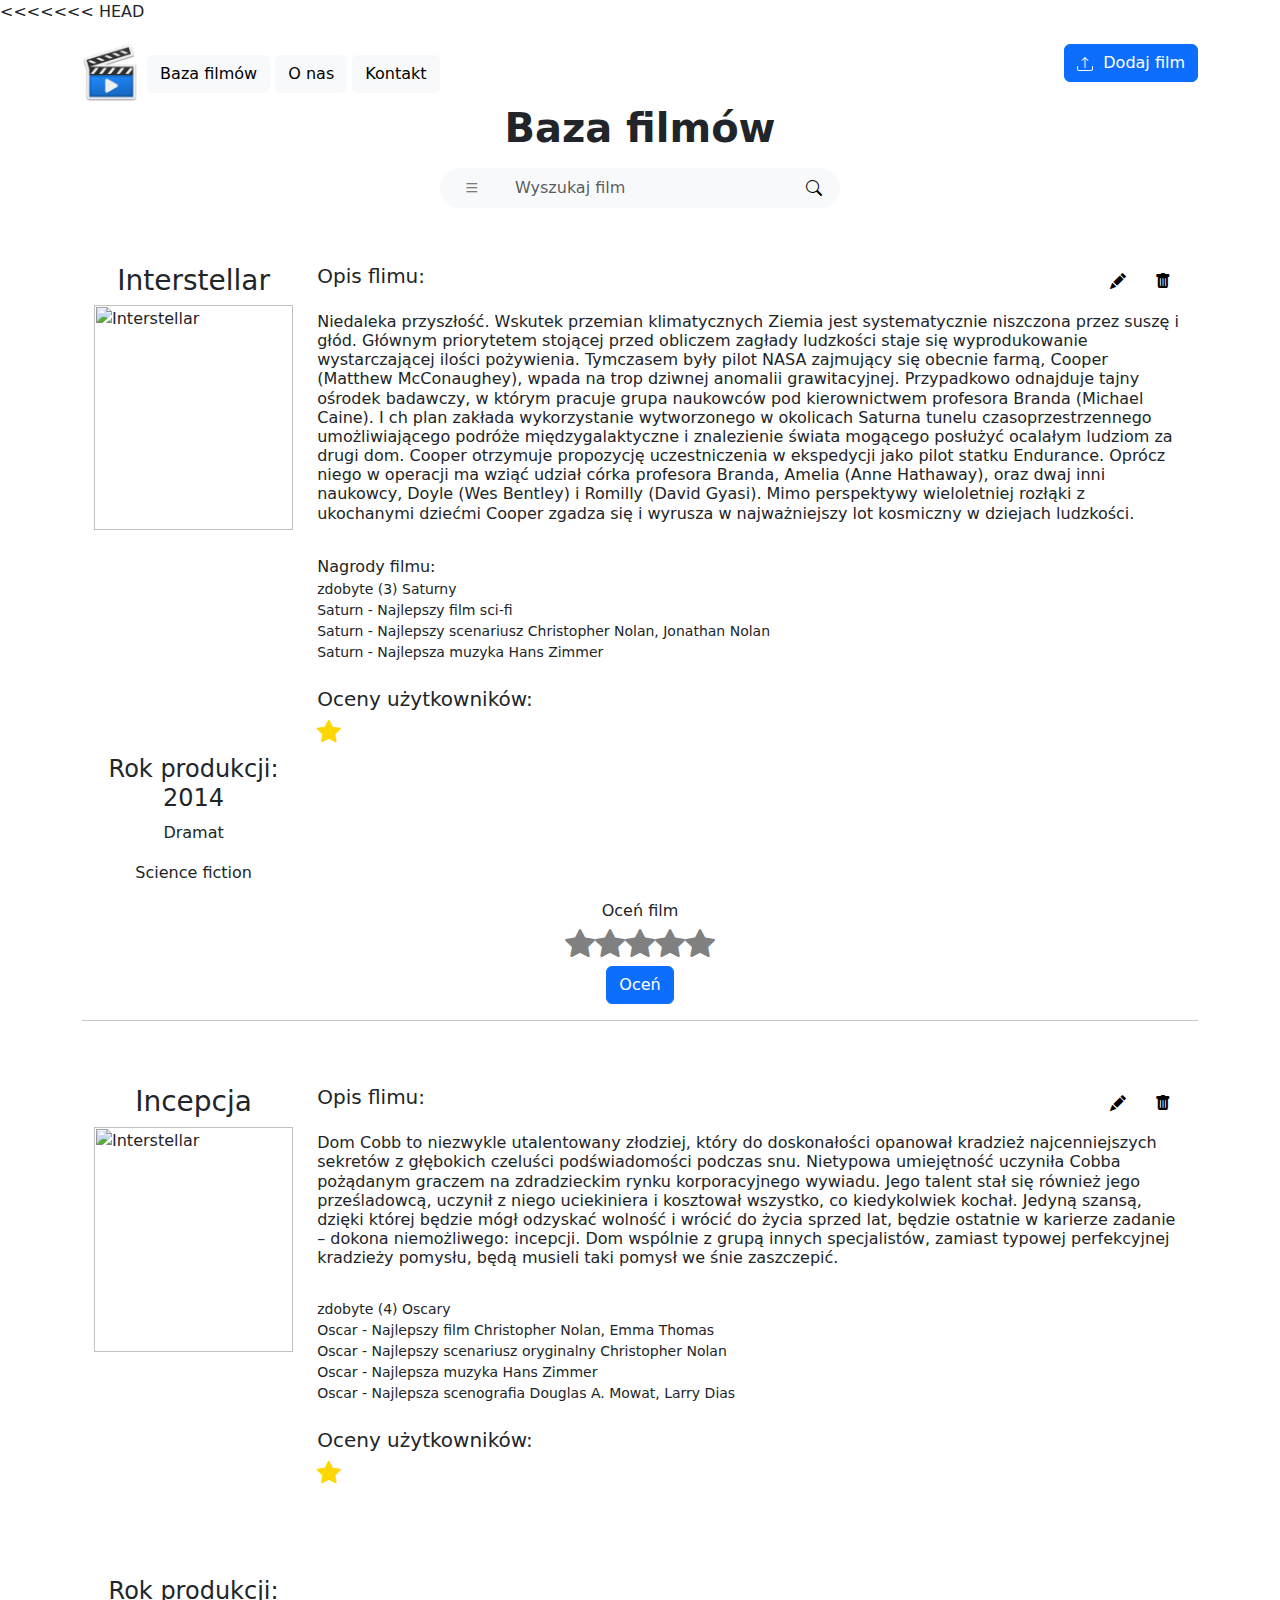
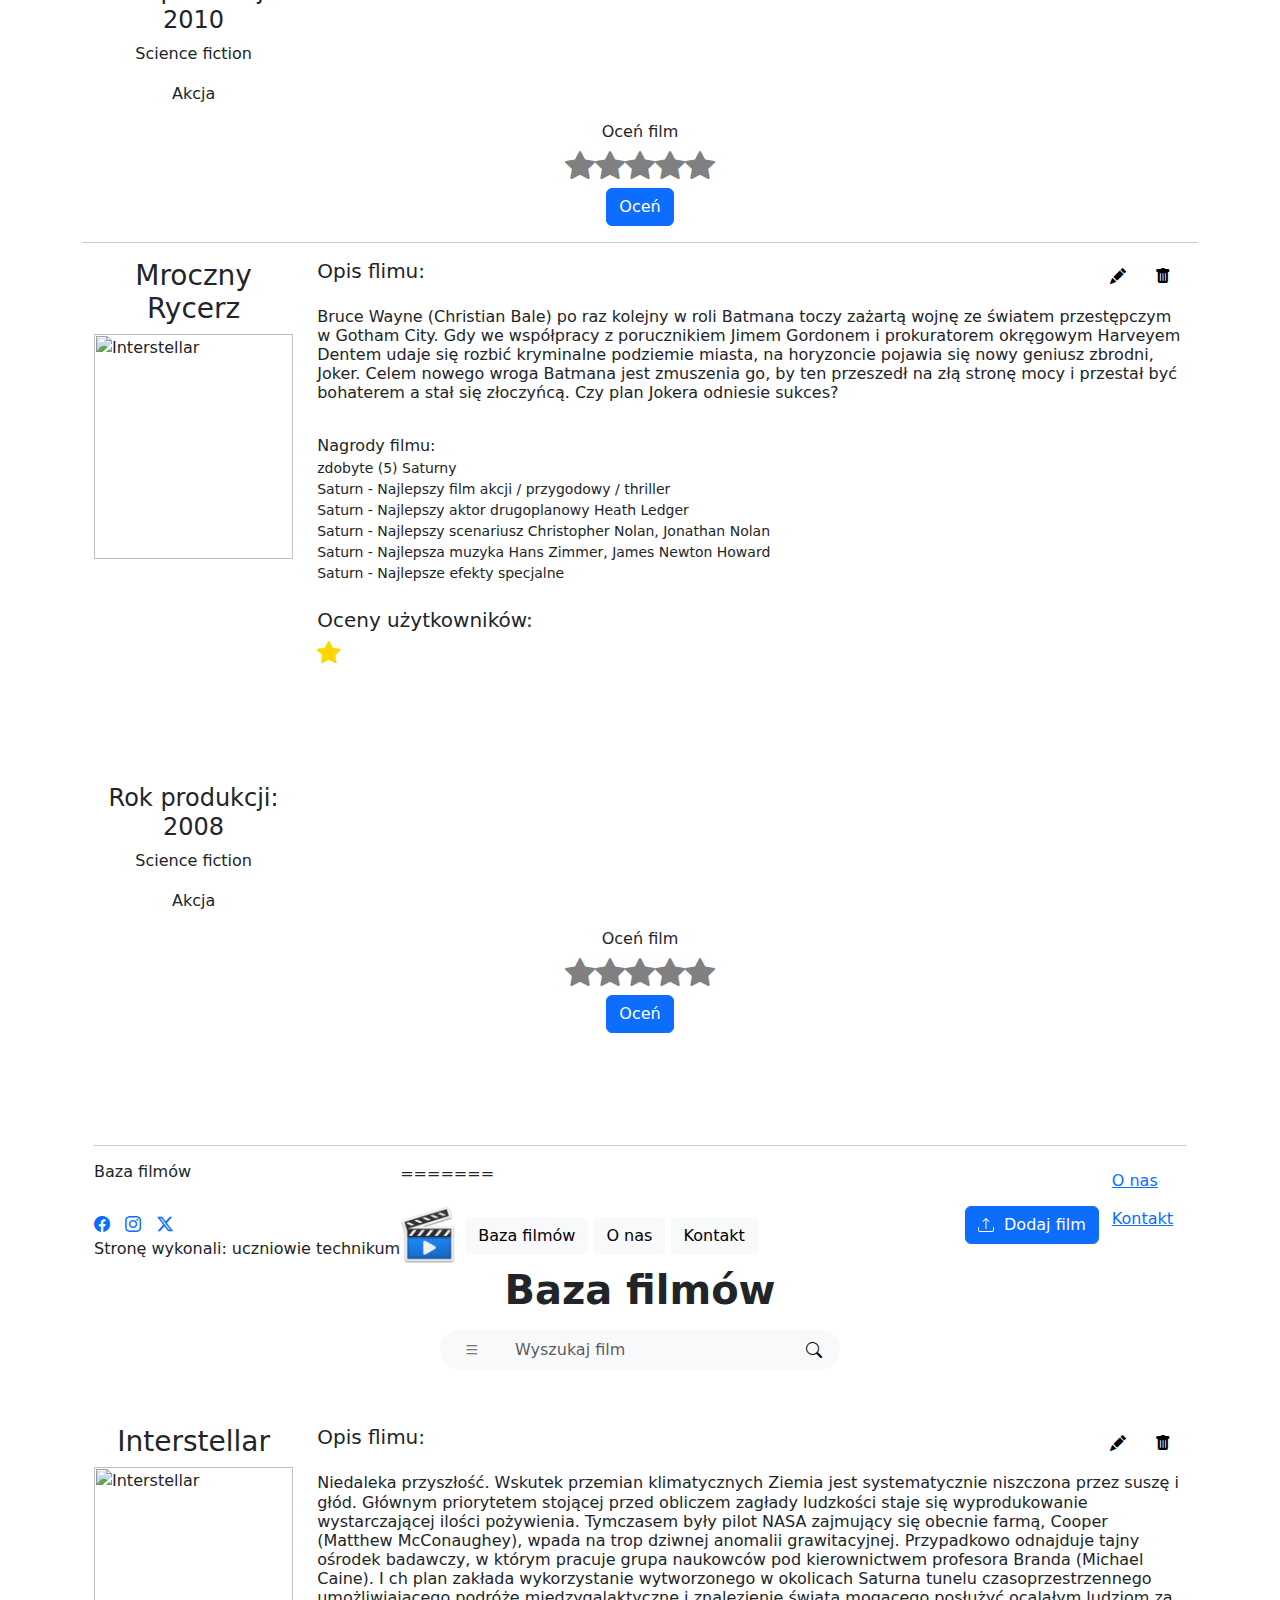
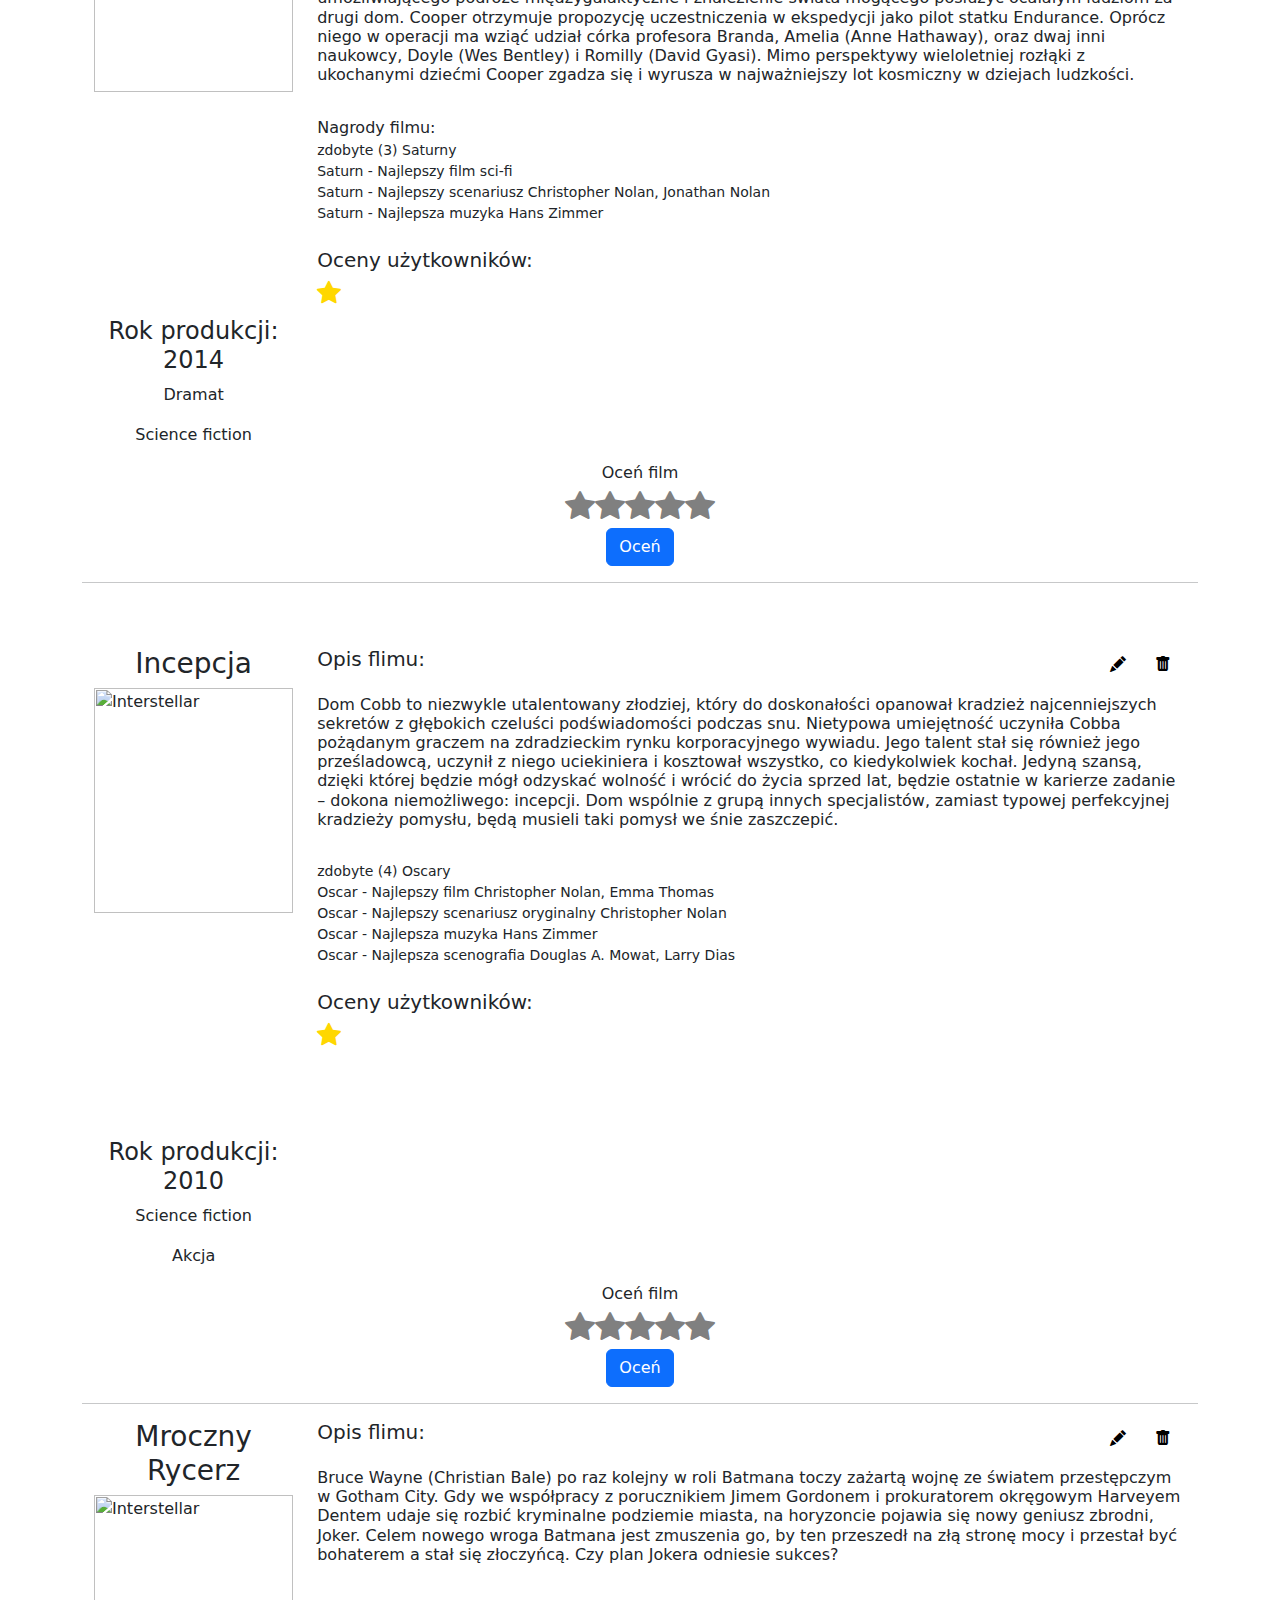
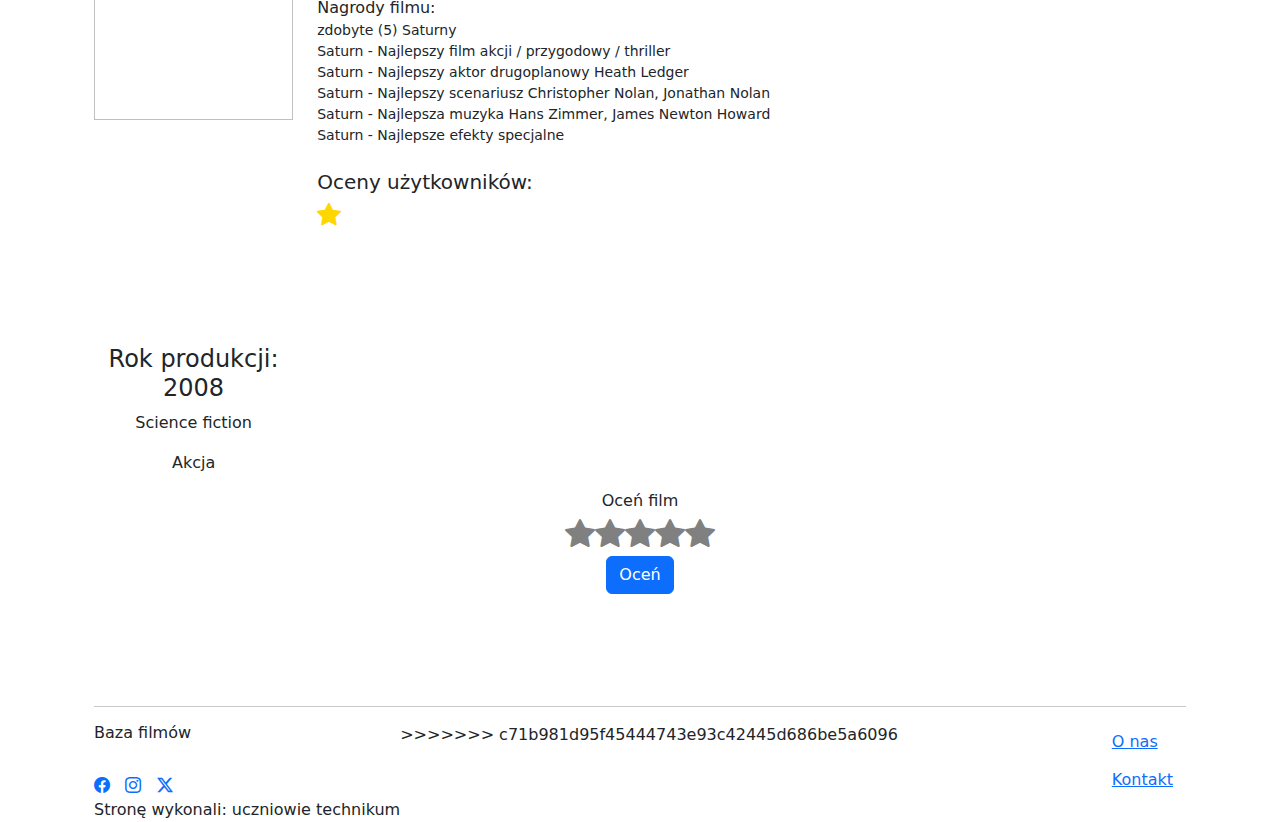
==== commit aaf53e19: "dynamic site content" ====
--- a/index.html
+++ b/index.html
@@ -1,3 +1,4 @@
+<<<<<<< HEAD
 <!DOCTYPE html>
 <html lang="pl">
 <head>
@@ -304,3 +305,311 @@
 
 </body>
 </html>
+=======
+<!DOCTYPE html>
+<html lang="pl">
+<head>
+    <meta charset="UTF-8">
+    <meta name="viewport" content="width=device-width, initial-scale=1.0">
+    <title>Baza filmów</title>
+    <link rel="shortcut icon" href="movie.png" type="image/x-icon">
+    <link rel="stylesheet" href="style.css">
+    <link href="https://cdn.jsdelivr.net/npm/bootstrap@5.3.3/dist/css/bootstrap.min.css" rel="stylesheet" 
+    integrity="sha384-QWTKZyjpPEjISv5WaRU9OFeRpok6YctnYmDr5pNlyT2bRjXh0JMhjY6hW+ALEwIH" crossorigin="anonymous">
+    <link href="https://cdn.jsdelivr.net/npm/bootstrap-icons/font/bootstrap-icons.css" rel="stylesheet">
+    <script src="config.js"></script>
+
+
+</head>
+<body>
+    <div class="container">
+        <header>
+
+            <div id="TopLeft">
+                <a href="index.html"><img src="movie.png" alt="logo" width="60" height="60"></a>
+                <a href="index.html"><button type="button" class="btn btn-light">Baza filmów</button></a>
+                <a href="o-nas.html"><button type="button" class="btn btn-light">O nas</button></a>
+                <a href="kontakt.html"><button type="button" class="btn btn-light">Kontakt</button></a>
+            </div>
+
+            <div id="TopRight">
+                <a class="icon-link icon-link-hover" style="--bs-icon-link-transform: translate3d(0, -.125rem, 0);" href="dodawanieFilmu.html">
+                    <button type="button" class="btn btn-primary">
+                    <svg xmlns="http://www.w3.org/2000/svg" width="16" height="16" fill="currentColor" class="bi bi-upload" viewBox="0 0 16 16">
+                        <path d="M.5 9.9a.5.5 0 0 1 .5.5v2.5a1 1 0 0 0 1 1h12a1 1 0 0 0 1-1v-2.5a.5.5 0 0 1 1 0v2.5a2 2 0 0 1-2 2H2a2 2 0 0 1-2-2v-2.5a.5.5 0 0 1 .5-.5"/>
+                        <path d="M7.646 1.146a.5.5 0 0 1 .708 0l3 3a.5.5 0 0 1-.708.708L8.5 2.707V11.5a.5.5 0 0 1-1 0V2.707L5.354 4.854a.5.5 0 1 1-.708-.708z"/>
+                      </svg>
+                      &nbsp;Dodaj film
+                    </button>
+                  </a>
+            </div>
+
+        </header>
+
+        <div class="container mt-4 text-center search-div" >
+            <h1 class="fw-bold">Baza filmów</h1>
+            <div class="d-flex justify-content-center mt-3">
+                <div class="input-group search-bar">
+                    <span class="input-group-text bg-light text-muted">
+                        <div class="dropdown">
+                            <button id="menuButton" class="input-group-text bg-light text-muted">
+                                <i class="bi bi-list"></i>
+                            </button>
+                            <div id="categoryList" class="dropdown-menu">
+                                <a class="dropdown-item" href="#">Akcja</a> 
+                                <a class="dropdown-item" href="#">Dramat</a>
+                                <a class="dropdown-item" href="#">Komedia</a>
+                                <a class="dropdown-item" href="#">Horror</a>
+                                <a class="dropdown-item" href="#">Sci-Fi</a>
+                                <a class="dropdown-item" href="#">Fantasy</a>
+                                <a class="dropdown-item" href="#">Thriller</a>
+                                <a class="dropdown-item" href="#">Romans</a>
+                                <a class="dropdown-item" href="#">Przygodowy</a>
+                                <a class="dropdown-item" href="#">Familijny</a>
+                                <a class="dropdown-item" href="#">Dokumentalny</a>
+                                <a class="dropdown-item" href="#">Musical</a>
+                                <a class="dropdown-item" href="#">Historyczny</a>
+                                <a class="dropdown-item" href="#">Western</a>
+                                <a class="dropdown-item" href="#">Kryminał</a>
+                            </div>
+                        </div>
+                        
+                    </span>
+                    <input type="text" class="form-control border-0 shadow-none" placeholder="Wyszukaj film" id="searchQuery">
+                    <span class="input-group-text bg-light text-muted">
+                        <button id="lens"><i class="bi bi-search"></i></button>
+                    </span>
+                </div>
+            </div>
+        </div>
+        
+        <div id="filmList"></div>
+        
+        <main id="main">
+            <section id="mainSection">
+            <p id="textFilmNone"></p>
+            <div class="container OddMovies" style="width: 20%;"> 
+                    <h3 class="text-center title" >Interstellar</h3>
+                    <img class="MoviePhotos" src="https://www.leslettresdelucie.fr/wp-content/uploads/2014/11/Interstellar-poster-2.jpg" alt="Interstellar">
+                    <h4 class="text-center prodYear">Rok produkcji: 2014</h4>
+                    <p class="text-center category">Dramat</p>
+                    <p class="text-center category">Science fiction</p>
+            </div>
+            <div id="film1" class="container OddMovieDesc" style="width: 80%;"> 
+                    <div class="MovieHeader">
+                        <h5 class="text-left MovieH5">Opis flimu: </h5>
+                        <button class="MovieControls"><i class="bi bi-trash-fill"></i></button>
+                        <button class="MovieControls"><i class="bi bi-pencil-fill"></i></button>   
+                    </div><br><br>
+                    <h6 class="text-left  description">
+                        Niedaleka przyszłość. Wskutek przemian klimatycznych Ziemia jest systematycznie niszczona przez suszę i głód.
+                         Głównym priorytetem stojącej przed obliczem zagłady ludzkości staje się wyprodukowanie wystarczającej ilości pożywienia. 
+                         Tymczasem były pilot NASA zajmujący się obecnie farmą, Cooper (Matthew McConaughey), wpada na trop dziwnej anomalii grawitacyjnej. 
+                         Przypadkowo odnajduje tajny ośrodek badawczy, w którym pracuje grupa naukowców pod kierownictwem profesora Branda (Michael Caine). I
+                         ch plan zakłada wykorzystanie wytworzonego w okolicach Saturna tunelu czasoprzestrzennego umożliwiającego podróże międzygalaktyczne
+                          i znalezienie świata mogącego posłużyć ocalałym ludziom za drugi dom. Cooper otrzymuje propozycję uczestniczenia w ekspedycji jako pilot 
+                          statku Endurance. Oprócz niego w operacji ma wziąć udział córka profesora Branda, Amelia (Anne Hathaway), oraz dwaj inni naukowcy, Doyle 
+                          (Wes Bentley) i Romilly (David Gyasi). Mimo perspektywy wieloletniej rozłąki z ukochanymi dziećmi Cooper zgadza się i wyrusza w 
+                          najważniejszy lot kosmiczny w dziejach ludzkości.
+                    </h6>
+                    
+                    <br>
+                    Nagrody filmu: <br>
+                    <small class="awards">
+                        zdobyte (3) Saturny <br>
+                        Saturn - Najlepszy film sci-fi <br>
+                        Saturn - Najlepszy scenariusz Christopher Nolan, Jonathan Nolan <br>
+                        Saturn - Najlepsza muzyka Hans Zimmer <br>
+                    </small>
+                    <br>
+                    <div>
+                        <h5>Oceny użytkowników: </h5>
+                        <!-- średnia ocen niech będzie wpisana w h4 przed <i> -->
+                        <h4><i class="bi bi-star-fill UserRatings"></i></h4>
+                    </div>
+                  
+            </div> 
+            <div class="container mt-5 text-center oceny">
+                
+                <h6 class="text-center">Oceń film</h6>
+                <form action="" method="post">
+                    <div class="rating" id="rating">
+                        <input type="radio" id="m1star5" name="rating" value="5">
+                        <label for="m1star5"><i class="bi bi-star-fill"></i></label>
+            
+                        <input type="radio" id="m1star4" name="rating" value="4">
+                        <label for="m1star4"><i class="bi bi-star-fill"></i></label>
+            
+                        <input type="radio" id="m1star3" name="rating" value="3">
+                        <label for="m1star3"><i class="bi bi-star-fill"></i></label>
+            
+                        <input type="radio" id="m1star2" name="rating" value="2">
+                        <label for="m1star2"><i class="bi bi-star-fill"></i></label>
+            
+                        <input type="radio" id="m1star1" name="rating" value="1">
+                        <label for="m1star1"><i class="bi bi-star-fill"></i></label>
+                    </div>
+                    <button type="submit" class="btn btn-primary mt-2">Oceń</button>
+                </form>
+            </div>
+            
+            <hr>
+
+            <div id="film1" class="container OddMovies" style="width: 20%;"> 
+                <br><br>
+                    <h3 class="text-center title">Incepcja</h3>
+                    <img class="MoviePhotos" src="https://encyklopediafantastyki.pl/images/7/74/Incepcja.jpg" alt="Interstellar">
+                    <h4 class="text-center prodYear">Rok produkcji: 2010</h4>
+                    <p class="text-center category">Science fiction</p>
+                    <p class="text-center category">Akcja</p>
+            </div>
+            <div class="container OddMovieDesc" style="width: 80%;"> 
+                <br><br>
+                <div class="OddMovieHeader">
+                    <h5 class="text-left MovieH5">Opis flimu: </h5>
+                    <button class="MovieControls"><i class="bi bi-trash-fill"></i></button>
+                    <button class="MovieControls"><i class="bi bi-pencil-fill"></i></button>   
+                </div><br><br>
+                    <h6 class="text-left  description">
+                        Dom Cobb to niezwykle utalentowany złodziej, który do doskonałości opanował 
+                        kradzież najcenniejszych sekretów z głębokich czeluści podświadomości podczas snu. 
+                        Nietypowa umiejętność uczyniła Cobba pożądanym graczem na zdradzieckim rynku korporacyjnego wywiadu. 
+                        Jego talent stał się również jego prześladowcą, uczynił z niego uciekiniera i kosztował 
+                        wszystko, co kiedykolwiek kochał. Jedyną szansą, dzięki której będzie mógł odzyskać wolność i 
+                        wrócić do życia sprzed lat, będzie ostatnie w karierze zadanie – dokona niemożliwego: incepcji. 
+                        Dom wspólnie z grupą innych specjalistów, zamiast typowej perfekcyjnej kradzieży pomysłu, będą 
+                        musieli taki pomysł we śnie zaszczepić.
+                    </h6>
+                    <br>
+                    <small class="awards">
+                        zdobyte (4) Oscary <br>
+                        Oscar - Najlepszy film Christopher Nolan, Emma Thomas <br>
+                        Oscar - Najlepszy scenariusz oryginalny Christopher Nolan <br>
+                        Oscar - Najlepsza muzyka Hans Zimmer <br>
+                        Oscar - Najlepsza scenografia Douglas A. Mowat, Larry Dias <br>
+                    </small>
+                    <br>
+                    <div>
+                        <h5>Oceny użytkowników: </h5>
+                        <!-- średnia ocen niech będzie wpisana w h4 przed <i> -->
+                        <h4><i class="bi bi-star-fill UserRatings"></i></h4>
+                    </div>
+                  
+            </div> 
+            <div class="container mt-5 text-center oceny">
+                <h6>Oceń film</h6>
+                <form>
+                    <div class="rating">
+                        <input type="radio" id="m2star5" name="rating" value="5">
+                        <label for="m2star5"><i class="bi bi-star-fill"></i></label>
+            
+                        <input type="radio" id="m2star4" name="rating" value="4">
+                        <label for="m2star4"><i class="bi bi-star-fill"></i></label>
+            
+                        <input type="radio" id="m2star3" name="rating" value="3">
+                        <label for="m2star3"><i class="bi bi-star-fill"></i></label>
+            
+                        <input type="radio" id="m2star2" name="rating" value="2">
+                        <label for="m2star2"><i class="bi bi-star-fill"></i></label>
+            
+                        <input type="radio" id="m2star1" name="rating" value="1">
+                        <label for="m2star1"><i class="bi bi-star-fill"></i></label>
+                    </div>
+                    <button type="submit" class="btn btn-primary mt-2">Oceń</button>
+                </form>
+            </div>
+
+            <hr>
+        <div id="film1" class="container OddMovies" style="width: 20%;"> 
+            <h3 class="text-center title">Mroczny Rycerz</h3>
+            <img class="MoviePhotos" src="https://a.allegroimg.com/original/114bea/161cde6f48a498586017d148f632/Plakat-filmowy-The-Dark-Knight-BATMAN-2008-100x70-240" alt="Interstellar">
+            <h4 class="text-center prodYear">Rok produkcji: 2008</h4>
+            <p class="text-center category">Science fiction</p>
+            <p class="text-center category">Akcja</p>
+        </div>
+
+        <div class="container OddMovieDesc" style="width: 80%;"> 
+            <div class="MovieHeader">
+                <h5 class="text-left MovieH5">Opis flimu: </h5>
+                <button class="MovieControls"><i class="bi bi-trash-fill"></i></button>
+                <button class="MovieControls"><i class="bi bi-pencil-fill"></i></button>   
+            </div><br><br>
+                <h6 class="text-left  description">
+                    Bruce Wayne (Christian Bale) po raz kolejny w roli Batmana toczy zażartą wojnę ze światem przestępczym w Gotham City. 
+                    Gdy we współpracy z porucznikiem Jimem Gordonem i prokuratorem okręgowym Harveyem Dentem udaje się rozbić kryminalne 
+                    podziemie miasta, na horyzoncie pojawia się nowy geniusz zbrodni, Joker. Celem nowego wroga Batmana jest zmuszenia go,
+                     by ten przeszedł na złą stronę mocy i przestał być bohaterem a stał się złoczyńcą. Czy plan Jokera odniesie sukces?
+                </h6>
+                <br>
+                Nagrody filmu: <br>
+                <small class="awards">
+                zdobyte (5) Saturny <br>
+                Saturn - Najlepszy film akcji / przygodowy / thriller <br>
+                Saturn - Najlepszy aktor drugoplanowy Heath Ledger <br>
+                Saturn - Najlepszy scenariusz Christopher Nolan, Jonathan Nolan <br>
+                Saturn - Najlepsza muzyka Hans Zimmer, James Newton Howard <br>
+                Saturn - Najlepsze efekty specjalne <br>
+                </small>
+                <br>
+                    <div>
+                        <h5>Oceny użytkowników: </h5>
+                        <!-- średnia ocen niech będzie wpisana w h4 przed <i> -->
+                        <h4><i class="bi bi-star-fill UserRatings"></i></h4>
+                    </div>
+            
+        </div> 
+        <div class="container mt-5 text-center oceny">
+            
+            <h6 class="text-center">Oceń film</h6>
+            <form>
+                <div class="rating">
+                    <input type="radio" id="m3star5" name="rating" value="5">
+                    <label for="m3star5"><i class="bi bi-star-fill"></i></label>
+        
+                    <input type="radio" id="m3star4" name="rating" value="4">
+                    <label for="m3star4"><i class="bi bi-star-fill"></i></label>
+        
+                    <input type="radio" id="m3star3" name="rating" value="3">
+                    <label for="m3star3"><i class="bi bi-star-fill"></i></label>
+        
+                    <input type="radio" id="m3star2" name="rating" value="2">
+                    <label for="m3star2"><i class="bi bi-star-fill"></i></label>
+        
+                    <input type="radio" id="m3star1" name="rating" value="1">
+                    <label for="m3star1"><i class="bi bi-star-fill"></i></label>
+                </div>
+                <button type="submit" class="btn btn-primary mt-2">Oceń</button>
+            </form>
+        </div>
+        </section>
+        </main>
+
+        
+        <footer class="container mt-4">
+            <br><br><br>
+            <hr>
+    
+            <div id="BottomLeft">
+                <a href="index.html" id="BazaFilmow"><h6>Baza filmów</h6></a><br>
+                <a href="https://www.facebook.com/" target="_blank"><i class="bi bi-facebook"></i></a> &nbsp;
+                <a href="https://www.instagram.com/" target="_blank"><i class="bi bi-instagram"></i></a> &nbsp;
+                <a href="https://x.com/" target="_blank"><i class="bi bi-twitter-x"></i></a><br>
+                Stronę wykonali: uczniowie technikum
+            </div>
+    
+            <div id="BottomRight">
+            <a href="o-nas.html"><button type="button" class="btn btn-link">O nas</button></a><br>
+            <a href="kontakt.html"><button type="button" class="btn btn-link">Kontakt</button></a><br>
+            </div>
+    
+        </footer>
+
+    </div>
+    
+    <script src="script.js">
+    </script>
+    
+
+</body>
+</html>
+>>>>>>> c71b981d95f45444743e93c42445d686be5a6096
--- a/style.css
+++ b/style.css
@@ -1,3 +1,4 @@
+<<<<<<< HEAD
 body{
     overflow-y: scroll;
 }
@@ -186,3 +187,196 @@
 .film-desc {
     font-weight: 600;
 }
+=======
+body{
+    overflow-y: scroll;
+}
+
+header{
+    margin-top: 20px;
+}
+
+#TopLeft{
+    float: left;
+}
+#TopRight{
+    float: right;
+}
+.search-div{
+    clear: both;
+}
+.search-bar {
+    background-color: #f8f9fa !important; 
+    border-radius: 20px;
+    max-width: 400px;
+    position: relative;
+}
+
+.search-bar input {
+    border-radius: 20px !important;
+    background-color: #f8f9fa !important; 
+    border: none; 
+}
+
+.search-bar input:focus {
+    border-radius: 20px !important;
+    background-color: #f8f9fa !important; 
+    box-shadow: none !important; 
+    outline: none !important; 
+}
+
+.search-bar .input-group-text {
+    border-radius: 20px !important;
+    background-color: #f8f9fa !important; 
+    border: none;
+}
+.dropdown {
+    position: relative; 
+}
+
+#categoryList {
+    clear: both;
+    position: absolute;
+    top: 100%;
+    left: 0;
+    background-color: white;
+    border-radius: 5px;
+    box-shadow: 0px 4px 6px rgba(0, 0, 0, 0.1);
+    padding: 10px;
+    min-width: 150px;
+    z-index: 9999; 
+    display: none;
+    border: 2px solid black;
+}
+
+
+#categoryList a {
+    display: block;
+    padding: 8px 12px;
+    text-decoration: none;
+    color: black;
+}
+
+#categoryList a:hover {
+    background-color: #f0f0f0;
+}
+
+
+#lens{
+    border: none;
+    background-color: #f8f9fa;
+}
+
+
+
+main{
+    margin-top: 5%;
+}
+
+
+.OddMovies{
+    float: left;
+}
+.MovieH5{
+    float: left;
+}
+.MovieControls{
+    float: right;
+    border: none;
+    background-color: white;
+    margin: 1%;
+}
+
+.OddMovieDesc{
+    float: right ;
+}
+
+.EvenMovies{
+    clear: both;
+    float: right;
+}
+.EvenMoviesDesc{
+    float: left;
+}
+
+.Movies {
+    text-decoration: none;
+    color: inherit;
+}
+.UserRatings{
+    color: gold;
+}
+
+.rating input {
+    display: none;
+}
+.rating label {
+    font-size: 30px;
+    color: gray;
+    cursor: pointer;
+}
+.rating input:checked ~ label {
+    color: gold;
+}
+.oceny{
+    clear: both;
+    text-align: center;
+}
+footer{
+    clear: both;
+    
+}
+
+#BottomLeft{
+    clear: both;
+    float: left;
+}
+#BazaFilmow{
+    text-decoration: none;
+    color: inherit;
+}
+
+#BottomRight{
+    float: right;
+}
+
+.MoviePhotos{
+    width: 100%;
+    height: 50%;
+}
+#description{
+    width: 30%;
+
+}
+#movPhoto {
+    width:200px;
+    height: 290px;
+}
+#yearSearch {
+    text-align: center;
+}
+.OddMoviesSearch {
+    float: left;
+    margin-right: 30px;
+}
+.OddMoviesDescSearch {
+    float: right;
+}
+#descPara {
+    font-weight:600;
+}
+#cat1, #cat2 {
+    font-weight: normal;
+    text-align: center;
+    font-size: 15px;
+}
+#filmTitle {
+    text-align: center;
+}
+.container.OddMoviesSearch {
+    float: left;
+}
+.container.OddMoviesDescSearch {
+    float: right;
+}
+>>>>>>> c71b981d95f45444743e93c42445d686be5a6096
--- a/style.css
+++ b/style.css
@@ -1,3 +1,4 @@
+<<<<<<< HEAD
 body{
     overflow-y: scroll;
 }
@@ -186,3 +187,196 @@
 .film-desc {
     font-weight: 600;
 }
+=======
+body{
+    overflow-y: scroll;
+}
+
+header{
+    margin-top: 20px;
+}
+
+#TopLeft{
+    float: left;
+}
+#TopRight{
+    float: right;
+}
+.search-div{
+    clear: both;
+}
+.search-bar {
+    background-color: #f8f9fa !important; 
+    border-radius: 20px;
+    max-width: 400px;
+    position: relative;
+}
+
+.search-bar input {
+    border-radius: 20px !important;
+    background-color: #f8f9fa !important; 
+    border: none; 
+}
+
+.search-bar input:focus {
+    border-radius: 20px !important;
+    background-color: #f8f9fa !important; 
+    box-shadow: none !important; 
+    outline: none !important; 
+}
+
+.search-bar .input-group-text {
+    border-radius: 20px !important;
+    background-color: #f8f9fa !important; 
+    border: none;
+}
+.dropdown {
+    position: relative; 
+}
+
+#categoryList {
+    clear: both;
+    position: absolute;
+    top: 100%;
+    left: 0;
+    background-color: white;
+    border-radius: 5px;
+    box-shadow: 0px 4px 6px rgba(0, 0, 0, 0.1);
+    padding: 10px;
+    min-width: 150px;
+    z-index: 9999; 
+    display: none;
+    border: 2px solid black;
+}
+
+
+#categoryList a {
+    display: block;
+    padding: 8px 12px;
+    text-decoration: none;
+    color: black;
+}
+
+#categoryList a:hover {
+    background-color: #f0f0f0;
+}
+
+
+#lens{
+    border: none;
+    background-color: #f8f9fa;
+}
+
+
+
+main{
+    margin-top: 5%;
+}
+
+
+.OddMovies{
+    float: left;
+}
+.MovieH5{
+    float: left;
+}
+.MovieControls{
+    float: right;
+    border: none;
+    background-color: white;
+    margin: 1%;
+}
+
+.OddMovieDesc{
+    float: right ;
+}
+
+.EvenMovies{
+    clear: both;
+    float: right;
+}
+.EvenMoviesDesc{
+    float: left;
+}
+
+.Movies {
+    text-decoration: none;
+    color: inherit;
+}
+.UserRatings{
+    color: gold;
+}
+
+.rating input {
+    display: none;
+}
+.rating label {
+    font-size: 30px;
+    color: gray;
+    cursor: pointer;
+}
+.rating input:checked ~ label {
+    color: gold;
+}
+.oceny{
+    clear: both;
+    text-align: center;
+}
+footer{
+    clear: both;
+    
+}
+
+#BottomLeft{
+    clear: both;
+    float: left;
+}
+#BazaFilmow{
+    text-decoration: none;
+    color: inherit;
+}
+
+#BottomRight{
+    float: right;
+}
+
+.MoviePhotos{
+    width: 100%;
+    height: 50%;
+}
+#description{
+    width: 30%;
+
+}
+#movPhoto {
+    width:200px;
+    height: 290px;
+}
+#yearSearch {
+    text-align: center;
+}
+.OddMoviesSearch {
+    float: left;
+    margin-right: 30px;
+}
+.OddMoviesDescSearch {
+    float: right;
+}
+#descPara {
+    font-weight:600;
+}
+#cat1, #cat2 {
+    font-weight: normal;
+    text-align: center;
+    font-size: 15px;
+}
+#filmTitle {
+    text-align: center;
+}
+.container.OddMoviesSearch {
+    float: left;
+}
+.container.OddMoviesDescSearch {
+    float: right;
+}
+>>>>>>> c71b981d95f45444743e93c42445d686be5a6096
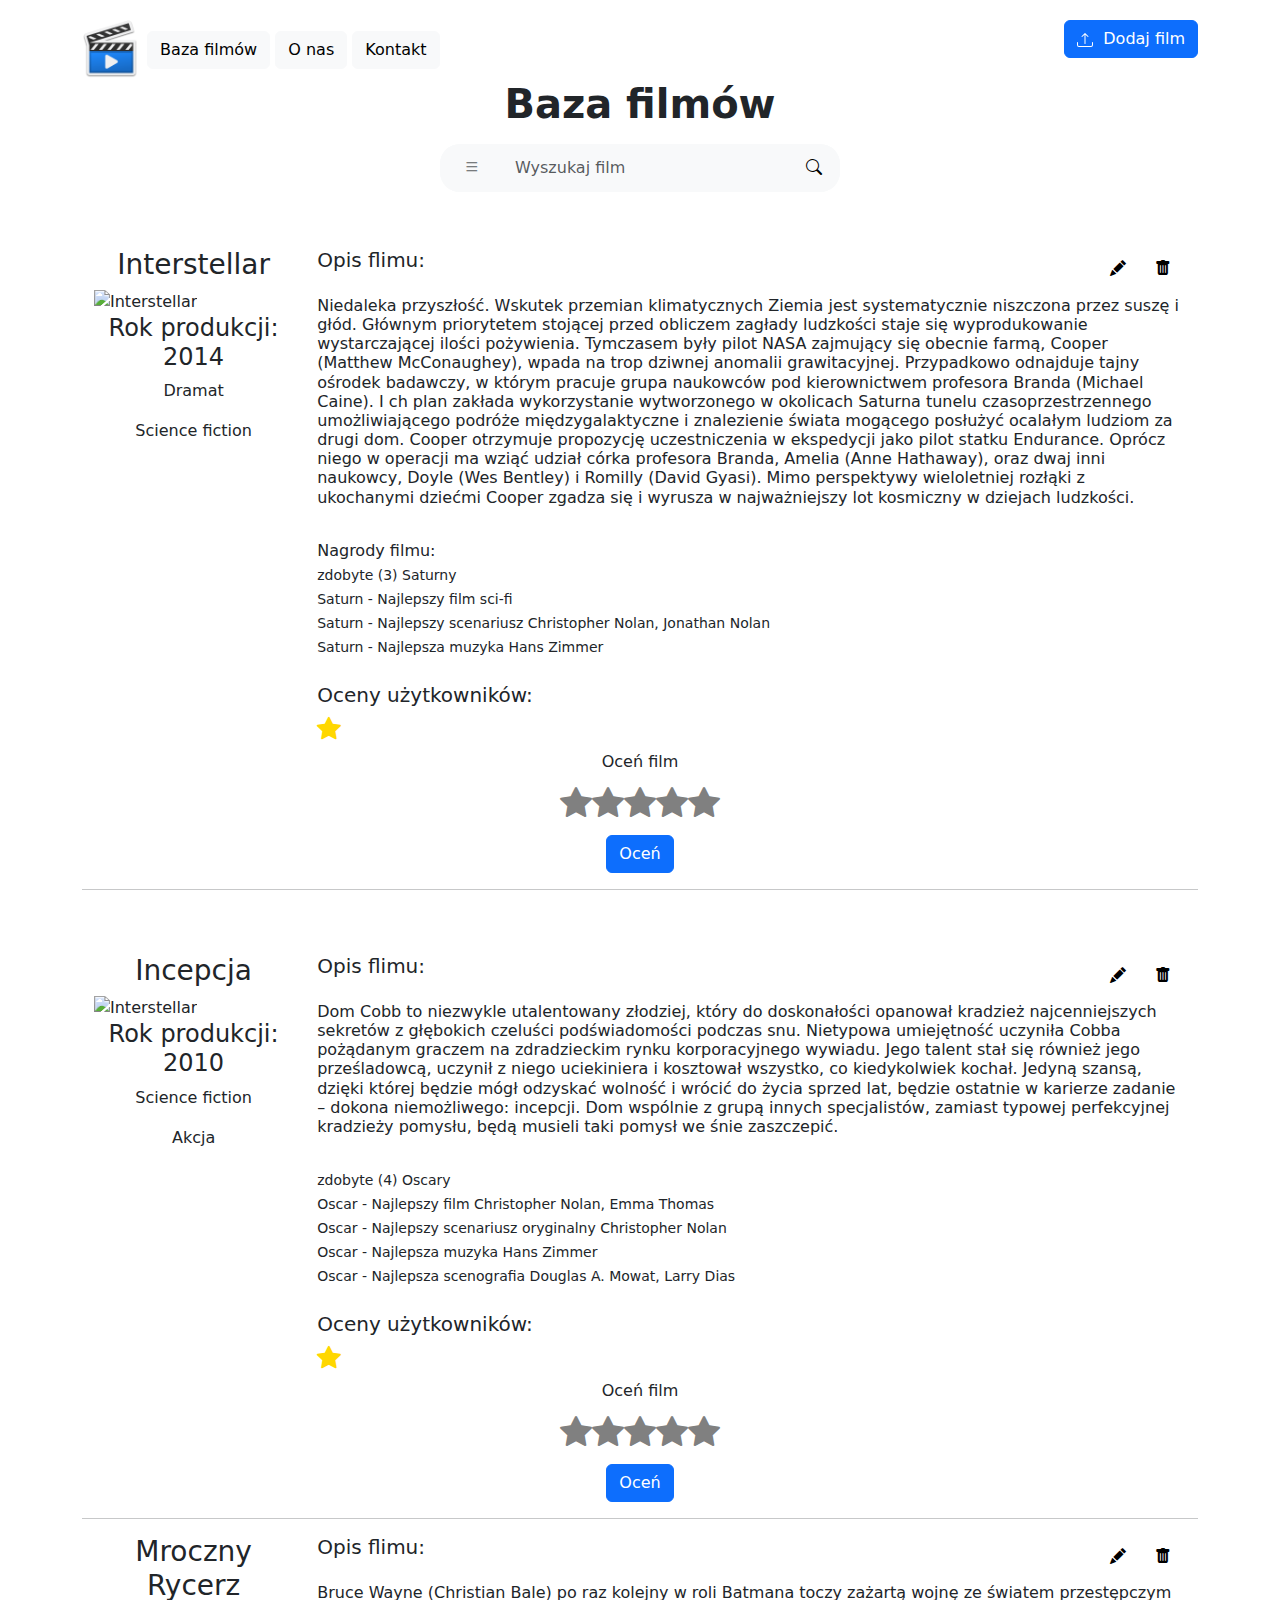
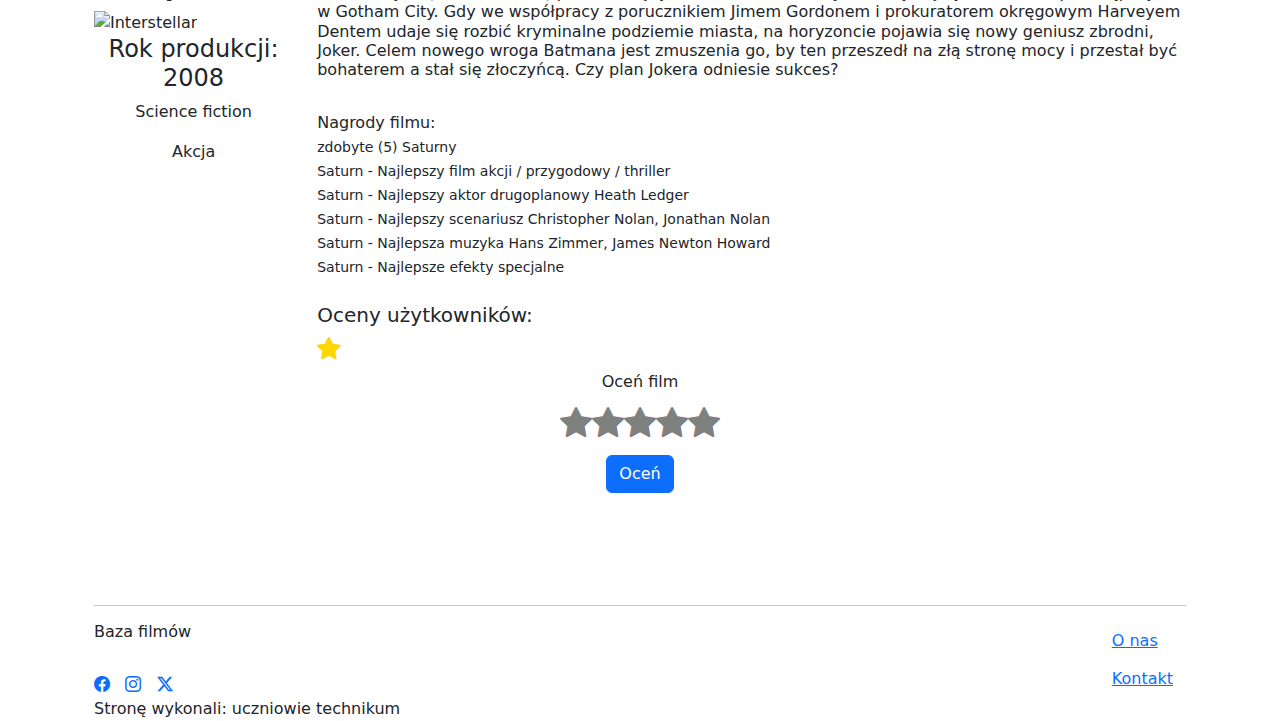
==== commit 93064c72: "Add files via upload" ====
--- a/index.html
+++ b/index.html
@@ -1,615 +1,306 @@
-<<<<<<< HEAD
-<!DOCTYPE html>
-<html lang="pl">
-<head>
-    <meta charset="UTF-8">
-    <meta name="viewport" content="width=device-width, initial-scale=1.0">
-    <title>Baza filmów</title>
-    <link rel="shortcut icon" href="movie.png" type="image/x-icon">
-    <link rel="stylesheet" href="style.css">
-    <link href="https://cdn.jsdelivr.net/npm/bootstrap@5.3.3/dist/css/bootstrap.min.css" rel="stylesheet" 
-    integrity="sha384-QWTKZyjpPEjISv5WaRU9OFeRpok6YctnYmDr5pNlyT2bRjXh0JMhjY6hW+ALEwIH" crossorigin="anonymous">
-    <link href="https://cdn.jsdelivr.net/npm/bootstrap-icons/font/bootstrap-icons.css" rel="stylesheet">
-    <script src="config.js"></script>
-
-
-</head>
-<body>
-    <div class="container">
-        <header>
-
-            <div id="TopLeft">
-                <a href="index.html"><img src="movie.png" alt="logo" width="60" height="60"></a>
-                <a href="index.html"><button type="button" class="btn btn-light">Baza filmów</button></a>
-                <a href="o-nas.html"><button type="button" class="btn btn-light">O nas</button></a>
-                <a href="kontakt.html"><button type="button" class="btn btn-light">Kontakt</button></a>
-            </div>
-
-            <div id="TopRight">
-                <a class="icon-link icon-link-hover" style="--bs-icon-link-transform: translate3d(0, -.125rem, 0);" href="dodawanieFilmu.html">
-                    <button type="button" class="btn btn-primary">
-                    <svg xmlns="http://www.w3.org/2000/svg" width="16" height="16" fill="currentColor" class="bi bi-upload" viewBox="0 0 16 16">
-                        <path d="M.5 9.9a.5.5 0 0 1 .5.5v2.5a1 1 0 0 0 1 1h12a1 1 0 0 0 1-1v-2.5a.5.5 0 0 1 1 0v2.5a2 2 0 0 1-2 2H2a2 2 0 0 1-2-2v-2.5a.5.5 0 0 1 .5-.5"/>
-                        <path d="M7.646 1.146a.5.5 0 0 1 .708 0l3 3a.5.5 0 0 1-.708.708L8.5 2.707V11.5a.5.5 0 0 1-1 0V2.707L5.354 4.854a.5.5 0 1 1-.708-.708z"/>
-                      </svg>
-                      &nbsp;Dodaj film
-                    </button>
-                  </a>
-            </div>
-
-        </header>
-
-        <div class="container mt-4 text-center search-div" >
-            <h1 class="fw-bold">Baza filmów</h1>
-            <div class="d-flex justify-content-center mt-3">
-                <div class="input-group search-bar">
-                    <span class="input-group-text bg-light text-muted">
-                        <div class="dropdown">
-                            <button id="menuButton" class="input-group-text bg-light text-muted">
-                                <i class="bi bi-list"></i>
-                            </button>
-                            <div id="categoryList" class="dropdown-menu">
-                                <a class="dropdown-item" href="#">Akcja</a> 
-                                <a class="dropdown-item" href="#">Dramat</a>
-                                <a class="dropdown-item" href="#">Komedia</a>
-                                <a class="dropdown-item" href="#">Horror</a>
-                                <a class="dropdown-item" href="#">Sci-Fi</a>
-                                <a class="dropdown-item" href="#">Fantasy</a>
-                                <a class="dropdown-item" href="#">Thriller</a>
-                                <a class="dropdown-item" href="#">Romans</a>
-                                <a class="dropdown-item" href="#">Przygodowy</a>
-                                <a class="dropdown-item" href="#">Familijny</a>
-                                <a class="dropdown-item" href="#">Dokumentalny</a>
-                                <a class="dropdown-item" href="#">Musical</a>
-                                <a class="dropdown-item" href="#">Historyczny</a>
-                                <a class="dropdown-item" href="#">Western</a>
-                                <a class="dropdown-item" href="#">Kryminał</a>
-                            </div>
-                        </div>
-                        
-                    </span>
-                    <input type="text" class="form-control border-0 shadow-none" placeholder="Wyszukaj film" id="searchQuery">
-                    <span class="input-group-text bg-light text-muted">
-                        <button id="lens"><i class="bi bi-search"></i></button>
-                    </span>
-                </div>
-            </div>
-        </div>
-        
-        <div id="filmList"></div>
-        
-        <main id="main">
-            <section id="mainSection">
-            <p id="textFilmNone"></p>
-            <div class="container OddMovies" style="width: 20%;"> 
-                    <h3 class="text-center title" >Interstellar</h3>
-                    <img class="MoviePhotos" src="https://www.leslettresdelucie.fr/wp-content/uploads/2014/11/Interstellar-poster-2.jpg" alt="Interstellar">
-                    <h4 class="text-center prodYear">Rok produkcji: 2014</h4>
-                    <p class="text-center category">Dramat</p>
-                    <p class="text-center category">Science fiction</p>
-            </div>
-            <div id="film1" class="container OddMovieDesc" style="width: 80%;"> 
-                    <div class="MovieHeader">
-                        <h5 class="text-left MovieH5">Opis flimu: </h5>
-                        <button class="MovieControls"><i class="bi bi-trash-fill"></i></button>
-                        <button class="MovieControls"><i class="bi bi-pencil-fill"></i></button>   
-                    </div><br><br>
-                    <h6 class="text-left  description">
-                        Niedaleka przyszłość. Wskutek przemian klimatycznych Ziemia jest systematycznie niszczona przez suszę i głód.
-                         Głównym priorytetem stojącej przed obliczem zagłady ludzkości staje się wyprodukowanie wystarczającej ilości pożywienia. 
-                         Tymczasem były pilot NASA zajmujący się obecnie farmą, Cooper (Matthew McConaughey), wpada na trop dziwnej anomalii grawitacyjnej. 
-                         Przypadkowo odnajduje tajny ośrodek badawczy, w którym pracuje grupa naukowców pod kierownictwem profesora Branda (Michael Caine). I
-                         ch plan zakłada wykorzystanie wytworzonego w okolicach Saturna tunelu czasoprzestrzennego umożliwiającego podróże międzygalaktyczne
-                          i znalezienie świata mogącego posłużyć ocalałym ludziom za drugi dom. Cooper otrzymuje propozycję uczestniczenia w ekspedycji jako pilot 
-                          statku Endurance. Oprócz niego w operacji ma wziąć udział córka profesora Branda, Amelia (Anne Hathaway), oraz dwaj inni naukowcy, Doyle 
-                          (Wes Bentley) i Romilly (David Gyasi). Mimo perspektywy wieloletniej rozłąki z ukochanymi dziećmi Cooper zgadza się i wyrusza w 
-                          najważniejszy lot kosmiczny w dziejach ludzkości.
-                    </h6>
-                    
-                    <br>
-                    Nagrody filmu: <br>
-                    <small class="awards">
-                        zdobyte (3) Saturny <br>
-                        Saturn - Najlepszy film sci-fi <br>
-                        Saturn - Najlepszy scenariusz Christopher Nolan, Jonathan Nolan <br>
-                        Saturn - Najlepsza muzyka Hans Zimmer <br>
-                    </small>
-                    <br>
-                    <div>
-                        <h5>Oceny użytkowników: </h5>
-                        <!-- średnia ocen niech będzie wpisana w h4 przed <i> -->
-                        <h4><i class="bi bi-star-fill UserRatings"></i></h4>
-                    </div>
-                  
-            </div> 
-            <div class="container mt-5 text-center oceny">
-                
-                <h6 class="text-center">Oceń film</h6>
-                <form action="" method="post">
-                    <div class="rating" id="rating">
-                        <input type="radio" id="m1star5" name="rating" value="5">
-                        <label for="m1star5"><i class="bi bi-star-fill"></i></label>
-            
-                        <input type="radio" id="m1star4" name="rating" value="4">
-                        <label for="m1star4"><i class="bi bi-star-fill"></i></label>
-            
-                        <input type="radio" id="m1star3" name="rating" value="3">
-                        <label for="m1star3"><i class="bi bi-star-fill"></i></label>
-            
-                        <input type="radio" id="m1star2" name="rating" value="2">
-                        <label for="m1star2"><i class="bi bi-star-fill"></i></label>
-            
-                        <input type="radio" id="m1star1" name="rating" value="1">
-                        <label for="m1star1"><i class="bi bi-star-fill"></i></label>
-                    </div>
-                    <button type="submit" class="btn btn-primary mt-2">Oceń</button>
-                </form>
-            </div>
-            
-            <hr>
-
-            <div id="film1" class="container OddMovies" style="width: 20%;"> 
-                <br><br>
-                    <h3 class="text-center title">Incepcja</h3>
-                    <img class="MoviePhotos" src="https://encyklopediafantastyki.pl/images/7/74/Incepcja.jpg" alt="Interstellar">
-                    <h4 class="text-center prodYear">Rok produkcji: 2010</h4>
-                    <p class="text-center category">Science fiction</p>
-                    <p class="text-center category">Akcja</p>
-            </div>
-            <div class="container OddMovieDesc" style="width: 80%;"> 
-                <br><br>
-                <div class="OddMovieHeader">
-                    <h5 class="text-left MovieH5">Opis flimu: </h5>
-                    <button class="MovieControls"><i class="bi bi-trash-fill"></i></button>
-                    <button class="MovieControls"><i class="bi bi-pencil-fill"></i></button>   
-                </div><br><br>
-                    <h6 class="text-left  description">
-                        Dom Cobb to niezwykle utalentowany złodziej, który do doskonałości opanował 
-                        kradzież najcenniejszych sekretów z głębokich czeluści podświadomości podczas snu. 
-                        Nietypowa umiejętność uczyniła Cobba pożądanym graczem na zdradzieckim rynku korporacyjnego wywiadu. 
-                        Jego talent stał się również jego prześladowcą, uczynił z niego uciekiniera i kosztował 
-                        wszystko, co kiedykolwiek kochał. Jedyną szansą, dzięki której będzie mógł odzyskać wolność i 
-                        wrócić do życia sprzed lat, będzie ostatnie w karierze zadanie – dokona niemożliwego: incepcji. 
-                        Dom wspólnie z grupą innych specjalistów, zamiast typowej perfekcyjnej kradzieży pomysłu, będą 
-                        musieli taki pomysł we śnie zaszczepić.
-                    </h6>
-                    <br>
-                    <small class="awards">
-                        zdobyte (4) Oscary <br>
-                        Oscar - Najlepszy film Christopher Nolan, Emma Thomas <br>
-                        Oscar - Najlepszy scenariusz oryginalny Christopher Nolan <br>
-                        Oscar - Najlepsza muzyka Hans Zimmer <br>
-                        Oscar - Najlepsza scenografia Douglas A. Mowat, Larry Dias <br>
-                    </small>
-                    <br>
-                    <div>
-                        <h5>Oceny użytkowników: </h5>
-                        <!-- średnia ocen niech będzie wpisana w h4 przed <i> -->
-                        <h4><i class="bi bi-star-fill UserRatings"></i></h4>
-                    </div>
-                  
-            </div> 
-            <div class="container mt-5 text-center oceny">
-                <h6>Oceń film</h6>
-                <form>
-                    <div class="rating">
-                        <input type="radio" id="m2star5" name="rating" value="5">
-                        <label for="m2star5"><i class="bi bi-star-fill"></i></label>
-            
-                        <input type="radio" id="m2star4" name="rating" value="4">
-                        <label for="m2star4"><i class="bi bi-star-fill"></i></label>
-            
-                        <input type="radio" id="m2star3" name="rating" value="3">
-                        <label for="m2star3"><i class="bi bi-star-fill"></i></label>
-            
-                        <input type="radio" id="m2star2" name="rating" value="2">
-                        <label for="m2star2"><i class="bi bi-star-fill"></i></label>
-            
-                        <input type="radio" id="m2star1" name="rating" value="1">
-                        <label for="m2star1"><i class="bi bi-star-fill"></i></label>
-                    </div>
-                    <button type="submit" class="btn btn-primary mt-2">Oceń</button>
-                </form>
-            </div>
-
-            <hr>
-        <div id="film1" class="container OddMovies" style="width: 20%;"> 
-            <h3 class="text-center title">Mroczny Rycerz</h3>
-            <img class="MoviePhotos" src="https://a.allegroimg.com/original/114bea/161cde6f48a498586017d148f632/Plakat-filmowy-The-Dark-Knight-BATMAN-2008-100x70-240" alt="Interstellar">
-            <h4 class="text-center prodYear">Rok produkcji: 2008</h4>
-            <p class="text-center category">Science fiction</p>
-            <p class="text-center category">Akcja</p>
-        </div>
-
-        <div class="container OddMovieDesc" style="width: 80%;"> 
-            <div class="MovieHeader">
-                <h5 class="text-left MovieH5">Opis flimu: </h5>
-                <button class="MovieControls"><i class="bi bi-trash-fill"></i></button>
-                <button class="MovieControls"><i class="bi bi-pencil-fill"></i></button>   
-            </div><br><br>
-                <h6 class="text-left  description">
-                    Bruce Wayne (Christian Bale) po raz kolejny w roli Batmana toczy zażartą wojnę ze światem przestępczym w Gotham City. 
-                    Gdy we współpracy z porucznikiem Jimem Gordonem i prokuratorem okręgowym Harveyem Dentem udaje się rozbić kryminalne 
-                    podziemie miasta, na horyzoncie pojawia się nowy geniusz zbrodni, Joker. Celem nowego wroga Batmana jest zmuszenia go,
-                     by ten przeszedł na złą stronę mocy i przestał być bohaterem a stał się złoczyńcą. Czy plan Jokera odniesie sukces?
-                </h6>
-                <br>
-                Nagrody filmu: <br>
-                <small class="awards">
-                zdobyte (5) Saturny <br>
-                Saturn - Najlepszy film akcji / przygodowy / thriller <br>
-                Saturn - Najlepszy aktor drugoplanowy Heath Ledger <br>
-                Saturn - Najlepszy scenariusz Christopher Nolan, Jonathan Nolan <br>
-                Saturn - Najlepsza muzyka Hans Zimmer, James Newton Howard <br>
-                Saturn - Najlepsze efekty specjalne <br>
-                </small>
-                <br>
-                    <div>
-                        <h5>Oceny użytkowników: </h5>
-                        <!-- średnia ocen niech będzie wpisana w h4 przed <i> -->
-                        <h4><i class="bi bi-star-fill UserRatings"></i></h4>
-                    </div>
-            
-        </div> 
-        <div class="container mt-5 text-center oceny">
-            
-            <h6 class="text-center">Oceń film</h6>
-            <form>
-                <div class="rating">
-                    <input type="radio" id="m3star5" name="rating" value="5">
-                    <label for="m3star5"><i class="bi bi-star-fill"></i></label>
-        
-                    <input type="radio" id="m3star4" name="rating" value="4">
-                    <label for="m3star4"><i class="bi bi-star-fill"></i></label>
-        
-                    <input type="radio" id="m3star3" name="rating" value="3">
-                    <label for="m3star3"><i class="bi bi-star-fill"></i></label>
-        
-                    <input type="radio" id="m3star2" name="rating" value="2">
-                    <label for="m3star2"><i class="bi bi-star-fill"></i></label>
-        
-                    <input type="radio" id="m3star1" name="rating" value="1">
-                    <label for="m3star1"><i class="bi bi-star-fill"></i></label>
-                </div>
-                <button type="submit" class="btn btn-primary mt-2">Oceń</button>
-            </form>
-        </div>
-        </section>
-        </main>
-
-        
-        <footer class="container mt-4">
-            <br><br><br>
-            <hr>
-    
-            <div id="BottomLeft">
-                <a href="index.html" id="BazaFilmow"><h6>Baza filmów</h6></a><br>
-                <a href="https://www.facebook.com/" target="_blank"><i class="bi bi-facebook"></i></a> &nbsp;
-                <a href="https://www.instagram.com/" target="_blank"><i class="bi bi-instagram"></i></a> &nbsp;
-                <a href="https://x.com/" target="_blank"><i class="bi bi-twitter-x"></i></a><br>
-                Stronę wykonali: uczniowie technikum
-            </div>
-    
-            <div id="BottomRight">
-            <a href="o-nas.html"><button type="button" class="btn btn-link">O nas</button></a><br>
-            <a href="kontakt.html"><button type="button" class="btn btn-link">Kontakt</button></a><br>
-            </div>
-    
-        </footer>
-
-    </div>
-    
-    <script src="script.js">
-    </script>
-    
-
-</body>
-</html>
-=======
-<!DOCTYPE html>
-<html lang="pl">
-<head>
-    <meta charset="UTF-8">
-    <meta name="viewport" content="width=device-width, initial-scale=1.0">
-    <title>Baza filmów</title>
-    <link rel="shortcut icon" href="movie.png" type="image/x-icon">
-    <link rel="stylesheet" href="style.css">
-    <link href="https://cdn.jsdelivr.net/npm/bootstrap@5.3.3/dist/css/bootstrap.min.css" rel="stylesheet" 
-    integrity="sha384-QWTKZyjpPEjISv5WaRU9OFeRpok6YctnYmDr5pNlyT2bRjXh0JMhjY6hW+ALEwIH" crossorigin="anonymous">
-    <link href="https://cdn.jsdelivr.net/npm/bootstrap-icons/font/bootstrap-icons.css" rel="stylesheet">
-    <script src="config.js"></script>
-
-
-</head>
-<body>
-    <div class="container">
-        <header>
-
-            <div id="TopLeft">
-                <a href="index.html"><img src="movie.png" alt="logo" width="60" height="60"></a>
-                <a href="index.html"><button type="button" class="btn btn-light">Baza filmów</button></a>
-                <a href="o-nas.html"><button type="button" class="btn btn-light">O nas</button></a>
-                <a href="kontakt.html"><button type="button" class="btn btn-light">Kontakt</button></a>
-            </div>
-
-            <div id="TopRight">
-                <a class="icon-link icon-link-hover" style="--bs-icon-link-transform: translate3d(0, -.125rem, 0);" href="dodawanieFilmu.html">
-                    <button type="button" class="btn btn-primary">
-                    <svg xmlns="http://www.w3.org/2000/svg" width="16" height="16" fill="currentColor" class="bi bi-upload" viewBox="0 0 16 16">
-                        <path d="M.5 9.9a.5.5 0 0 1 .5.5v2.5a1 1 0 0 0 1 1h12a1 1 0 0 0 1-1v-2.5a.5.5 0 0 1 1 0v2.5a2 2 0 0 1-2 2H2a2 2 0 0 1-2-2v-2.5a.5.5 0 0 1 .5-.5"/>
-                        <path d="M7.646 1.146a.5.5 0 0 1 .708 0l3 3a.5.5 0 0 1-.708.708L8.5 2.707V11.5a.5.5 0 0 1-1 0V2.707L5.354 4.854a.5.5 0 1 1-.708-.708z"/>
-                      </svg>
-                      &nbsp;Dodaj film
-                    </button>
-                  </a>
-            </div>
-
-        </header>
-
-        <div class="container mt-4 text-center search-div" >
-            <h1 class="fw-bold">Baza filmów</h1>
-            <div class="d-flex justify-content-center mt-3">
-                <div class="input-group search-bar">
-                    <span class="input-group-text bg-light text-muted">
-                        <div class="dropdown">
-                            <button id="menuButton" class="input-group-text bg-light text-muted">
-                                <i class="bi bi-list"></i>
-                            </button>
-                            <div id="categoryList" class="dropdown-menu">
-                                <a class="dropdown-item" href="#">Akcja</a> 
-                                <a class="dropdown-item" href="#">Dramat</a>
-                                <a class="dropdown-item" href="#">Komedia</a>
-                                <a class="dropdown-item" href="#">Horror</a>
-                                <a class="dropdown-item" href="#">Sci-Fi</a>
-                                <a class="dropdown-item" href="#">Fantasy</a>
-                                <a class="dropdown-item" href="#">Thriller</a>
-                                <a class="dropdown-item" href="#">Romans</a>
-                                <a class="dropdown-item" href="#">Przygodowy</a>
-                                <a class="dropdown-item" href="#">Familijny</a>
-                                <a class="dropdown-item" href="#">Dokumentalny</a>
-                                <a class="dropdown-item" href="#">Musical</a>
-                                <a class="dropdown-item" href="#">Historyczny</a>
-                                <a class="dropdown-item" href="#">Western</a>
-                                <a class="dropdown-item" href="#">Kryminał</a>
-                            </div>
-                        </div>
-                        
-                    </span>
-                    <input type="text" class="form-control border-0 shadow-none" placeholder="Wyszukaj film" id="searchQuery">
-                    <span class="input-group-text bg-light text-muted">
-                        <button id="lens"><i class="bi bi-search"></i></button>
-                    </span>
-                </div>
-            </div>
-        </div>
-        
-        <div id="filmList"></div>
-        
-        <main id="main">
-            <section id="mainSection">
-            <p id="textFilmNone"></p>
-            <div class="container OddMovies" style="width: 20%;"> 
-                    <h3 class="text-center title" >Interstellar</h3>
-                    <img class="MoviePhotos" src="https://www.leslettresdelucie.fr/wp-content/uploads/2014/11/Interstellar-poster-2.jpg" alt="Interstellar">
-                    <h4 class="text-center prodYear">Rok produkcji: 2014</h4>
-                    <p class="text-center category">Dramat</p>
-                    <p class="text-center category">Science fiction</p>
-            </div>
-            <div id="film1" class="container OddMovieDesc" style="width: 80%;"> 
-                    <div class="MovieHeader">
-                        <h5 class="text-left MovieH5">Opis flimu: </h5>
-                        <button class="MovieControls"><i class="bi bi-trash-fill"></i></button>
-                        <button class="MovieControls"><i class="bi bi-pencil-fill"></i></button>   
-                    </div><br><br>
-                    <h6 class="text-left  description">
-                        Niedaleka przyszłość. Wskutek przemian klimatycznych Ziemia jest systematycznie niszczona przez suszę i głód.
-                         Głównym priorytetem stojącej przed obliczem zagłady ludzkości staje się wyprodukowanie wystarczającej ilości pożywienia. 
-                         Tymczasem były pilot NASA zajmujący się obecnie farmą, Cooper (Matthew McConaughey), wpada na trop dziwnej anomalii grawitacyjnej. 
-                         Przypadkowo odnajduje tajny ośrodek badawczy, w którym pracuje grupa naukowców pod kierownictwem profesora Branda (Michael Caine). I
-                         ch plan zakłada wykorzystanie wytworzonego w okolicach Saturna tunelu czasoprzestrzennego umożliwiającego podróże międzygalaktyczne
-                          i znalezienie świata mogącego posłużyć ocalałym ludziom za drugi dom. Cooper otrzymuje propozycję uczestniczenia w ekspedycji jako pilot 
-                          statku Endurance. Oprócz niego w operacji ma wziąć udział córka profesora Branda, Amelia (Anne Hathaway), oraz dwaj inni naukowcy, Doyle 
-                          (Wes Bentley) i Romilly (David Gyasi). Mimo perspektywy wieloletniej rozłąki z ukochanymi dziećmi Cooper zgadza się i wyrusza w 
-                          najważniejszy lot kosmiczny w dziejach ludzkości.
-                    </h6>
-                    
-                    <br>
-                    Nagrody filmu: <br>
-                    <small class="awards">
-                        zdobyte (3) Saturny <br>
-                        Saturn - Najlepszy film sci-fi <br>
-                        Saturn - Najlepszy scenariusz Christopher Nolan, Jonathan Nolan <br>
-                        Saturn - Najlepsza muzyka Hans Zimmer <br>
-                    </small>
-                    <br>
-                    <div>
-                        <h5>Oceny użytkowników: </h5>
-                        <!-- średnia ocen niech będzie wpisana w h4 przed <i> -->
-                        <h4><i class="bi bi-star-fill UserRatings"></i></h4>
-                    </div>
-                  
-            </div> 
-            <div class="container mt-5 text-center oceny">
-                
-                <h6 class="text-center">Oceń film</h6>
-                <form action="" method="post">
-                    <div class="rating" id="rating">
-                        <input type="radio" id="m1star5" name="rating" value="5">
-                        <label for="m1star5"><i class="bi bi-star-fill"></i></label>
-            
-                        <input type="radio" id="m1star4" name="rating" value="4">
-                        <label for="m1star4"><i class="bi bi-star-fill"></i></label>
-            
-                        <input type="radio" id="m1star3" name="rating" value="3">
-                        <label for="m1star3"><i class="bi bi-star-fill"></i></label>
-            
-                        <input type="radio" id="m1star2" name="rating" value="2">
-                        <label for="m1star2"><i class="bi bi-star-fill"></i></label>
-            
-                        <input type="radio" id="m1star1" name="rating" value="1">
-                        <label for="m1star1"><i class="bi bi-star-fill"></i></label>
-                    </div>
-                    <button type="submit" class="btn btn-primary mt-2">Oceń</button>
-                </form>
-            </div>
-            
-            <hr>
-
-            <div id="film1" class="container OddMovies" style="width: 20%;"> 
-                <br><br>
-                    <h3 class="text-center title">Incepcja</h3>
-                    <img class="MoviePhotos" src="https://encyklopediafantastyki.pl/images/7/74/Incepcja.jpg" alt="Interstellar">
-                    <h4 class="text-center prodYear">Rok produkcji: 2010</h4>
-                    <p class="text-center category">Science fiction</p>
-                    <p class="text-center category">Akcja</p>
-            </div>
-            <div class="container OddMovieDesc" style="width: 80%;"> 
-                <br><br>
-                <div class="OddMovieHeader">
-                    <h5 class="text-left MovieH5">Opis flimu: </h5>
-                    <button class="MovieControls"><i class="bi bi-trash-fill"></i></button>
-                    <button class="MovieControls"><i class="bi bi-pencil-fill"></i></button>   
-                </div><br><br>
-                    <h6 class="text-left  description">
-                        Dom Cobb to niezwykle utalentowany złodziej, który do doskonałości opanował 
-                        kradzież najcenniejszych sekretów z głębokich czeluści podświadomości podczas snu. 
-                        Nietypowa umiejętność uczyniła Cobba pożądanym graczem na zdradzieckim rynku korporacyjnego wywiadu. 
-                        Jego talent stał się również jego prześladowcą, uczynił z niego uciekiniera i kosztował 
-                        wszystko, co kiedykolwiek kochał. Jedyną szansą, dzięki której będzie mógł odzyskać wolność i 
-                        wrócić do życia sprzed lat, będzie ostatnie w karierze zadanie – dokona niemożliwego: incepcji. 
-                        Dom wspólnie z grupą innych specjalistów, zamiast typowej perfekcyjnej kradzieży pomysłu, będą 
-                        musieli taki pomysł we śnie zaszczepić.
-                    </h6>
-                    <br>
-                    <small class="awards">
-                        zdobyte (4) Oscary <br>
-                        Oscar - Najlepszy film Christopher Nolan, Emma Thomas <br>
-                        Oscar - Najlepszy scenariusz oryginalny Christopher Nolan <br>
-                        Oscar - Najlepsza muzyka Hans Zimmer <br>
-                        Oscar - Najlepsza scenografia Douglas A. Mowat, Larry Dias <br>
-                    </small>
-                    <br>
-                    <div>
-                        <h5>Oceny użytkowników: </h5>
-                        <!-- średnia ocen niech będzie wpisana w h4 przed <i> -->
-                        <h4><i class="bi bi-star-fill UserRatings"></i></h4>
-                    </div>
-                  
-            </div> 
-            <div class="container mt-5 text-center oceny">
-                <h6>Oceń film</h6>
-                <form>
-                    <div class="rating">
-                        <input type="radio" id="m2star5" name="rating" value="5">
-                        <label for="m2star5"><i class="bi bi-star-fill"></i></label>
-            
-                        <input type="radio" id="m2star4" name="rating" value="4">
-                        <label for="m2star4"><i class="bi bi-star-fill"></i></label>
-            
-                        <input type="radio" id="m2star3" name="rating" value="3">
-                        <label for="m2star3"><i class="bi bi-star-fill"></i></label>
-            
-                        <input type="radio" id="m2star2" name="rating" value="2">
-                        <label for="m2star2"><i class="bi bi-star-fill"></i></label>
-            
-                        <input type="radio" id="m2star1" name="rating" value="1">
-                        <label for="m2star1"><i class="bi bi-star-fill"></i></label>
-                    </div>
-                    <button type="submit" class="btn btn-primary mt-2">Oceń</button>
-                </form>
-            </div>
-
-            <hr>
-        <div id="film1" class="container OddMovies" style="width: 20%;"> 
-            <h3 class="text-center title">Mroczny Rycerz</h3>
-            <img class="MoviePhotos" src="https://a.allegroimg.com/original/114bea/161cde6f48a498586017d148f632/Plakat-filmowy-The-Dark-Knight-BATMAN-2008-100x70-240" alt="Interstellar">
-            <h4 class="text-center prodYear">Rok produkcji: 2008</h4>
-            <p class="text-center category">Science fiction</p>
-            <p class="text-center category">Akcja</p>
-        </div>
-
-        <div class="container OddMovieDesc" style="width: 80%;"> 
-            <div class="MovieHeader">
-                <h5 class="text-left MovieH5">Opis flimu: </h5>
-                <button class="MovieControls"><i class="bi bi-trash-fill"></i></button>
-                <button class="MovieControls"><i class="bi bi-pencil-fill"></i></button>   
-            </div><br><br>
-                <h6 class="text-left  description">
-                    Bruce Wayne (Christian Bale) po raz kolejny w roli Batmana toczy zażartą wojnę ze światem przestępczym w Gotham City. 
-                    Gdy we współpracy z porucznikiem Jimem Gordonem i prokuratorem okręgowym Harveyem Dentem udaje się rozbić kryminalne 
-                    podziemie miasta, na horyzoncie pojawia się nowy geniusz zbrodni, Joker. Celem nowego wroga Batmana jest zmuszenia go,
-                     by ten przeszedł na złą stronę mocy i przestał być bohaterem a stał się złoczyńcą. Czy plan Jokera odniesie sukces?
-                </h6>
-                <br>
-                Nagrody filmu: <br>
-                <small class="awards">
-                zdobyte (5) Saturny <br>
-                Saturn - Najlepszy film akcji / przygodowy / thriller <br>
-                Saturn - Najlepszy aktor drugoplanowy Heath Ledger <br>
-                Saturn - Najlepszy scenariusz Christopher Nolan, Jonathan Nolan <br>
-                Saturn - Najlepsza muzyka Hans Zimmer, James Newton Howard <br>
-                Saturn - Najlepsze efekty specjalne <br>
-                </small>
-                <br>
-                    <div>
-                        <h5>Oceny użytkowników: </h5>
-                        <!-- średnia ocen niech będzie wpisana w h4 przed <i> -->
-                        <h4><i class="bi bi-star-fill UserRatings"></i></h4>
-                    </div>
-            
-        </div> 
-        <div class="container mt-5 text-center oceny">
-            
-            <h6 class="text-center">Oceń film</h6>
-            <form>
-                <div class="rating">
-                    <input type="radio" id="m3star5" name="rating" value="5">
-                    <label for="m3star5"><i class="bi bi-star-fill"></i></label>
-        
-                    <input type="radio" id="m3star4" name="rating" value="4">
-                    <label for="m3star4"><i class="bi bi-star-fill"></i></label>
-        
-                    <input type="radio" id="m3star3" name="rating" value="3">
-                    <label for="m3star3"><i class="bi bi-star-fill"></i></label>
-        
-                    <input type="radio" id="m3star2" name="rating" value="2">
-                    <label for="m3star2"><i class="bi bi-star-fill"></i></label>
-        
-                    <input type="radio" id="m3star1" name="rating" value="1">
-                    <label for="m3star1"><i class="bi bi-star-fill"></i></label>
-                </div>
-                <button type="submit" class="btn btn-primary mt-2">Oceń</button>
-            </form>
-        </div>
-        </section>
-        </main>
-
-        
-        <footer class="container mt-4">
-            <br><br><br>
-            <hr>
-    
-            <div id="BottomLeft">
-                <a href="index.html" id="BazaFilmow"><h6>Baza filmów</h6></a><br>
-                <a href="https://www.facebook.com/" target="_blank"><i class="bi bi-facebook"></i></a> &nbsp;
-                <a href="https://www.instagram.com/" target="_blank"><i class="bi bi-instagram"></i></a> &nbsp;
-                <a href="https://x.com/" target="_blank"><i class="bi bi-twitter-x"></i></a><br>
-                Stronę wykonali: uczniowie technikum
-            </div>
-    
-            <div id="BottomRight">
-            <a href="o-nas.html"><button type="button" class="btn btn-link">O nas</button></a><br>
-            <a href="kontakt.html"><button type="button" class="btn btn-link">Kontakt</button></a><br>
-            </div>
-    
-        </footer>
-
-    </div>
-    
-    <script src="script.js">
-    </script>
-    
-
-</body>
-</html>
->>>>>>> c71b981d95f45444743e93c42445d686be5a6096
+<!DOCTYPE html>
+<html lang="pl">
+<head>
+    <meta charset="UTF-8">
+    <meta name="viewport" content="width=device-width, initial-scale=1.0">
+    <title>Baza filmów</title>
+    <link rel="shortcut icon" href="movie.png" type="image/x-icon">
+    <link rel="stylesheet" href="style.css">
+    <link href="https://cdn.jsdelivr.net/npm/bootstrap@5.3.3/dist/css/bootstrap.min.css" rel="stylesheet" 
+    integrity="sha384-QWTKZyjpPEjISv5WaRU9OFeRpok6YctnYmDr5pNlyT2bRjXh0JMhjY6hW+ALEwIH" crossorigin="anonymous">
+    <link href="https://cdn.jsdelivr.net/npm/bootstrap-icons/font/bootstrap-icons.css" rel="stylesheet">
+    <script src="config.js"></script>
+
+
+</head>
+<body>
+    <div class="container">
+        <header>
+
+            <div id="TopLeft">
+                <a href="index.html"><img src="movie.png" alt="logo" width="60" height="60"></a>
+                <a href="index.html"><button type="button" class="btn btn-light">Baza filmów</button></a>
+                <a href="o-nas.html"><button type="button" class="btn btn-light">O nas</button></a>
+                <a href="kontakt.html"><button type="button" class="btn btn-light">Kontakt</button></a>
+            </div>
+
+            <div id="TopRight">
+                <a class="icon-link icon-link-hover" style="--bs-icon-link-transform: translate3d(0, -.125rem, 0);" href="dodawanieFilmu.html">
+                    <button type="button" class="btn btn-primary">
+                    <svg xmlns="http://www.w3.org/2000/svg" width="16" height="16" fill="currentColor" class="bi bi-upload" viewBox="0 0 16 16">
+                        <path d="M.5 9.9a.5.5 0 0 1 .5.5v2.5a1 1 0 0 0 1 1h12a1 1 0 0 0 1-1v-2.5a.5.5 0 0 1 1 0v2.5a2 2 0 0 1-2 2H2a2 2 0 0 1-2-2v-2.5a.5.5 0 0 1 .5-.5"/>
+                        <path d="M7.646 1.146a.5.5 0 0 1 .708 0l3 3a.5.5 0 0 1-.708.708L8.5 2.707V11.5a.5.5 0 0 1-1 0V2.707L5.354 4.854a.5.5 0 1 1-.708-.708z"/>
+                      </svg>
+                      &nbsp;Dodaj film
+                    </button>
+                  </a>
+            </div>
+
+        </header>
+
+        <div class="container mt-4 text-center search-div" >
+            <h1 class="fw-bold">Baza filmów</h1>
+            <div class="d-flex justify-content-center mt-3">
+                <div class="input-group search-bar">
+                    <span class="input-group-text bg-light text-muted">
+                        <div class="dropdown">
+                            <button id="menuButton" class="input-group-text bg-light text-muted">
+                                <i class="bi bi-list"></i>
+                            </button>
+                            <div id="categoryList" class="dropdown-menu">
+                                <a class="dropdown-item" href="#">Akcja</a> 
+                                <a class="dropdown-item" href="#">Dramat</a>
+                                <a class="dropdown-item" href="#">Komedia</a>
+                                <a class="dropdown-item" href="#">Horror</a>
+                                <a class="dropdown-item" href="#">Sci-Fi</a>
+                                <a class="dropdown-item" href="#">Fantasy</a>
+                                <a class="dropdown-item" href="#">Thriller</a>
+                                <a class="dropdown-item" href="#">Romans</a>
+                                <a class="dropdown-item" href="#">Przygodowy</a>
+                                <a class="dropdown-item" href="#">Familijny</a>
+                                <a class="dropdown-item" href="#">Dokumentalny</a>
+                                <a class="dropdown-item" href="#">Musical</a>
+                                <a class="dropdown-item" href="#">Historyczny</a>
+                                <a class="dropdown-item" href="#">Western</a>
+                                <a class="dropdown-item" href="#">Kryminał</a>
+                            </div>
+                        </div>
+                        
+                    </span>
+                    <input type="text" class="form-control border-0 shadow-none" placeholder="Wyszukaj film" id="searchQuery">
+                    <span class="input-group-text bg-light text-muted">
+                        <button id="lens"><i class="bi bi-search"></i></button>
+                    </span>
+                </div>
+            </div>
+        </div>
+        
+        <div id="filmList"></div>
+        
+        <main id="main">
+            <section id="mainSection">
+            <p id="textFilmNone"></p>
+            <div class="container OddMovies" style="width: 20%;"> 
+                    <h3 class="text-center title" >Interstellar</h3>
+                    <img class="MoviePhotos" src="https://www.leslettresdelucie.fr/wp-content/uploads/2014/11/Interstellar-poster-2.jpg" alt="Interstellar">
+                    <h4 class="text-center prodYear">Rok produkcji: 2014</h4>
+                    <p class="text-center category">Dramat</p>
+                    <p class="text-center category">Science fiction</p>
+            </div>
+            <div id="film1" class="container OddMovieDesc" style="width: 80%;"> 
+                    <div class="MovieHeader">
+                        <h5 class="text-left MovieH5">Opis flimu: </h5>
+                        <button class="MovieControls"><i class="bi bi-trash-fill"></i></button>
+                        <button class="MovieControls"><i class="bi bi-pencil-fill"></i></button>   
+                    </div><br><br>
+                    <h6 class="text-left  description">
+                        Niedaleka przyszłość. Wskutek przemian klimatycznych Ziemia jest systematycznie niszczona przez suszę i głód.
+                         Głównym priorytetem stojącej przed obliczem zagłady ludzkości staje się wyprodukowanie wystarczającej ilości pożywienia. 
+                         Tymczasem były pilot NASA zajmujący się obecnie farmą, Cooper (Matthew McConaughey), wpada na trop dziwnej anomalii grawitacyjnej. 
+                         Przypadkowo odnajduje tajny ośrodek badawczy, w którym pracuje grupa naukowców pod kierownictwem profesora Branda (Michael Caine). I
+                         ch plan zakłada wykorzystanie wytworzonego w okolicach Saturna tunelu czasoprzestrzennego umożliwiającego podróże międzygalaktyczne
+                          i znalezienie świata mogącego posłużyć ocalałym ludziom za drugi dom. Cooper otrzymuje propozycję uczestniczenia w ekspedycji jako pilot 
+                          statku Endurance. Oprócz niego w operacji ma wziąć udział córka profesora Branda, Amelia (Anne Hathaway), oraz dwaj inni naukowcy, Doyle 
+                          (Wes Bentley) i Romilly (David Gyasi). Mimo perspektywy wieloletniej rozłąki z ukochanymi dziećmi Cooper zgadza się i wyrusza w 
+                          najważniejszy lot kosmiczny w dziejach ludzkości.
+                    </h6>
+                    
+                    <br>
+                    Nagrody filmu: <br>
+                    <small class="awards">
+                        zdobyte (3) Saturny <br>
+                        Saturn - Najlepszy film sci-fi <br>
+                        Saturn - Najlepszy scenariusz Christopher Nolan, Jonathan Nolan <br>
+                        Saturn - Najlepsza muzyka Hans Zimmer <br>
+                    </small>
+                    <br>
+                    <div>
+                        <h5>Oceny użytkowników: </h5>
+                        <!-- średnia ocen niech będzie wpisana w h4 przed <i> -->
+                        <h4><i class="bi bi-star-fill UserRatings"></i></h4>
+                    </div>
+                  
+            </div> 
+            <div class="container mt-5 text-center oceny">
+                
+                <h6 class="text-center">Oceń film</h6>
+                <form action="" method="post">
+                    <div class="rating" id="rating">
+                        <input type="radio" id="m1star5" name="rating" value="5">
+                        <label for="m1star5"><i class="bi bi-star-fill"></i></label>
+            
+                        <input type="radio" id="m1star4" name="rating" value="4">
+                        <label for="m1star4"><i class="bi bi-star-fill"></i></label>
+            
+                        <input type="radio" id="m1star3" name="rating" value="3">
+                        <label for="m1star3"><i class="bi bi-star-fill"></i></label>
+            
+                        <input type="radio" id="m1star2" name="rating" value="2">
+                        <label for="m1star2"><i class="bi bi-star-fill"></i></label>
+            
+                        <input type="radio" id="m1star1" name="rating" value="1">
+                        <label for="m1star1"><i class="bi bi-star-fill"></i></label>
+                    </div>
+                    <button type="submit" class="btn btn-primary mt-2">Oceń</button>
+                </form>
+            </div>
+            
+            <hr>
+
+            <div id="film1" class="container OddMovies" style="width: 20%;"> 
+                <br><br>
+                    <h3 class="text-center title">Incepcja</h3>
+                    <img class="MoviePhotos" src="https://encyklopediafantastyki.pl/images/7/74/Incepcja.jpg" alt="Interstellar">
+                    <h4 class="text-center prodYear">Rok produkcji: 2010</h4>
+                    <p class="text-center category">Science fiction</p>
+                    <p class="text-center category">Akcja</p>
+            </div>
+            <div class="container OddMovieDesc" style="width: 80%;"> 
+                <br><br>
+                <div class="OddMovieHeader">
+                    <h5 class="text-left MovieH5">Opis flimu: </h5>
+                    <button class="MovieControls"><i class="bi bi-trash-fill"></i></button>
+                    <button class="MovieControls"><i class="bi bi-pencil-fill"></i></button>   
+                </div><br><br>
+                    <h6 class="text-left  description">
+                        Dom Cobb to niezwykle utalentowany złodziej, który do doskonałości opanował 
+                        kradzież najcenniejszych sekretów z głębokich czeluści podświadomości podczas snu. 
+                        Nietypowa umiejętność uczyniła Cobba pożądanym graczem na zdradzieckim rynku korporacyjnego wywiadu. 
+                        Jego talent stał się również jego prześladowcą, uczynił z niego uciekiniera i kosztował 
+                        wszystko, co kiedykolwiek kochał. Jedyną szansą, dzięki której będzie mógł odzyskać wolność i 
+                        wrócić do życia sprzed lat, będzie ostatnie w karierze zadanie – dokona niemożliwego: incepcji. 
+                        Dom wspólnie z grupą innych specjalistów, zamiast typowej perfekcyjnej kradzieży pomysłu, będą 
+                        musieli taki pomysł we śnie zaszczepić.
+                    </h6>
+                    <br>
+                    <small class="awards">
+                        zdobyte (4) Oscary <br>
+                        Oscar - Najlepszy film Christopher Nolan, Emma Thomas <br>
+                        Oscar - Najlepszy scenariusz oryginalny Christopher Nolan <br>
+                        Oscar - Najlepsza muzyka Hans Zimmer <br>
+                        Oscar - Najlepsza scenografia Douglas A. Mowat, Larry Dias <br>
+                    </small>
+                    <br>
+                    <div>
+                        <h5>Oceny użytkowników: </h5>
+                        <!-- średnia ocen niech będzie wpisana w h4 przed <i> -->
+                        <h4><i class="bi bi-star-fill UserRatings"></i></h4>
+                    </div>
+                  
+            </div> 
+            <div class="container mt-5 text-center oceny">
+                <h6>Oceń film</h6>
+                <form>
+                    <div class="rating">
+                        <input type="radio" id="m2star5" name="rating" value="5">
+                        <label for="m2star5"><i class="bi bi-star-fill"></i></label>
+            
+                        <input type="radio" id="m2star4" name="rating" value="4">
+                        <label for="m2star4"><i class="bi bi-star-fill"></i></label>
+            
+                        <input type="radio" id="m2star3" name="rating" value="3">
+                        <label for="m2star3"><i class="bi bi-star-fill"></i></label>
+            
+                        <input type="radio" id="m2star2" name="rating" value="2">
+                        <label for="m2star2"><i class="bi bi-star-fill"></i></label>
+            
+                        <input type="radio" id="m2star1" name="rating" value="1">
+                        <label for="m2star1"><i class="bi bi-star-fill"></i></label>
+                    </div>
+                    <button type="submit" class="btn btn-primary mt-2">Oceń</button>
+                </form>
+            </div>
+
+            <hr>
+        <div id="film1" class="container OddMovies" style="width: 20%;"> 
+            <h3 class="text-center title">Mroczny Rycerz</h3>
+            <img class="MoviePhotos" src="https://a.allegroimg.com/original/114bea/161cde6f48a498586017d148f632/Plakat-filmowy-The-Dark-Knight-BATMAN-2008-100x70-240" alt="Interstellar">
+            <h4 class="text-center prodYear">Rok produkcji: 2008</h4>
+            <p class="text-center category">Science fiction</p>
+            <p class="text-center category">Akcja</p>
+        </div>
+
+        <div class="container OddMovieDesc" style="width: 80%;"> 
+            <div class="MovieHeader">
+                <h5 class="text-left MovieH5">Opis flimu: </h5>
+                <button class="MovieControls"><i class="bi bi-trash-fill"></i></button>
+                <button class="MovieControls"><i class="bi bi-pencil-fill"></i></button>   
+            </div><br><br>
+                <h6 class="text-left  description">
+                    Bruce Wayne (Christian Bale) po raz kolejny w roli Batmana toczy zażartą wojnę ze światem przestępczym w Gotham City. 
+                    Gdy we współpracy z porucznikiem Jimem Gordonem i prokuratorem okręgowym Harveyem Dentem udaje się rozbić kryminalne 
+                    podziemie miasta, na horyzoncie pojawia się nowy geniusz zbrodni, Joker. Celem nowego wroga Batmana jest zmuszenia go,
+                     by ten przeszedł na złą stronę mocy i przestał być bohaterem a stał się złoczyńcą. Czy plan Jokera odniesie sukces?
+                </h6>
+                <br>
+                Nagrody filmu: <br>
+                <small class="awards">
+                zdobyte (5) Saturny <br>
+                Saturn - Najlepszy film akcji / przygodowy / thriller <br>
+                Saturn - Najlepszy aktor drugoplanowy Heath Ledger <br>
+                Saturn - Najlepszy scenariusz Christopher Nolan, Jonathan Nolan <br>
+                Saturn - Najlepsza muzyka Hans Zimmer, James Newton Howard <br>
+                Saturn - Najlepsze efekty specjalne <br>
+                </small>
+                <br>
+                    <div>
+                        <h5>Oceny użytkowników: </h5>
+                        <!-- średnia ocen niech będzie wpisana w h4 przed <i> -->
+                        <h4><i class="bi bi-star-fill UserRatings"></i></h4>
+                    </div>
+            
+        </div> 
+        <div class="container mt-5 text-center oceny">
+            
+            <h6 class="text-center">Oceń film</h6>
+            <form>
+                <div class="rating">
+                    <input type="radio" id="m3star5" name="rating" value="5">
+                    <label for="m3star5"><i class="bi bi-star-fill"></i></label>
+        
+                    <input type="radio" id="m3star4" name="rating" value="4">
+                    <label for="m3star4"><i class="bi bi-star-fill"></i></label>
+        
+                    <input type="radio" id="m3star3" name="rating" value="3">
+                    <label for="m3star3"><i class="bi bi-star-fill"></i></label>
+        
+                    <input type="radio" id="m3star2" name="rating" value="2">
+                    <label for="m3star2"><i class="bi bi-star-fill"></i></label>
+        
+                    <input type="radio" id="m3star1" name="rating" value="1">
+                    <label for="m3star1"><i class="bi bi-star-fill"></i></label>
+                </div>
+                <button type="submit" class="btn btn-primary mt-2">Oceń</button>
+            </form>
+        </div>
+        </section>
+        </main>
+
+        
+        <footer class="container mt-4">
+            <br><br><br>
+            <hr>
+    
+            <div id="BottomLeft">
+                <a href="index.html" id="BazaFilmow"><h6>Baza filmów</h6></a><br>
+                <a href="https://www.facebook.com/" target="_blank"><i class="bi bi-facebook"></i></a> &nbsp;
+                <a href="https://www.instagram.com/" target="_blank"><i class="bi bi-instagram"></i></a> &nbsp;
+                <a href="https://x.com/" target="_blank"><i class="bi bi-twitter-x"></i></a><br>
+                Stronę wykonali: uczniowie technikum
+            </div>
+    
+            <div id="BottomRight">
+            <a href="o-nas.html"><button type="button" class="btn btn-link">O nas</button></a><br>
+            <a href="kontakt.html"><button type="button" class="btn btn-link">Kontakt</button></a><br>
+            </div>
+    
+        </footer>
+
+    </div>
+    
+    <script src="script.js">
+    </script>
+    
+
+</body>
+</html>
--- a/style.css
+++ b/style.css
@@ -1,382 +1,188 @@
-<<<<<<< HEAD
-body{
-    overflow-y: scroll;
-}
-
-header{
-    margin-top: 20px;
-}
-
-#TopLeft{
-    float: left;
-}
-#TopRight{
-    float: right;
-}
-.search-div{
-    clear: both;
-}
-.search-bar {
-    background-color: #f8f9fa !important; 
-    border-radius: 20px;
-    max-width: 400px;
-    position: relative;
-}
-
-.search-bar input {
-    border-radius: 20px !important;
-    background-color: #f8f9fa !important; 
-    border: none; 
-}
-
-.search-bar input:focus {
-    border-radius: 20px !important;
-    background-color: #f8f9fa !important; 
-    box-shadow: none !important; 
-    outline: none !important; 
-}
-
-.search-bar .input-group-text {
-    border-radius: 20px !important;
-    background-color: #f8f9fa !important; 
-    border: none;
-}
-.dropdown {
-    position: relative; 
-}
-
-#categoryList {
-    clear: both;
-    position: absolute;
-    top: 100%;
-    left: 0;
-    background-color: white;
-    border-radius: 5px;
-    box-shadow: 0px 4px 6px rgba(0, 0, 0, 0.1);
-    padding: 10px;
-    min-width: 150px;
-    z-index: 9999; 
-    display: none;
-    border: 2px solid black;
-}
-
-
-#categoryList a {
-    display: block;
-    padding: 8px 12px;
-    text-decoration: none;
-    color: black;
-}
-
-#categoryList a:hover {
-    background-color: #f0f0f0;
-}
-
-
-#lens{
-    border: none;
-    background-color: #f8f9fa;
-}
-
-
-
-main{
-    margin-top: 5%;
-}
-
-
-.OddMovies{
-    float: left;
-    margin-right: 30px;
-}
-.MovieH5{
-    float: left;
-}
-.MovieControls{
-    float: right;
-    border: none;
-    background-color: white;
-    margin: 1%;
-}
-
-.OddMovieDesc{
-    float: right ;
-}
-
-.EvenMovies{
-    clear: both;
-    float: right;
-}
-.EvenMoviesDesc{
-    float: left;
-}
-
-.Movies {
-    text-decoration: none;
-    color: inherit;
-}
-.UserRatings{
-    color: gold;
-}
-
-.rating {
-    direction:ltr;
-    display: flex;
-    flex-direction: row-reverse;
-    justify-content: center;
-}
-
-.rating input {
-    display: none;
-}
-
-.rating label {
-    font-size: 2rem;
-    color: gray;
-    cursor: pointer;
-}
-
-.rating input:checked ~ label,
-.rating input:checked + label {
-    color: gold;
-}
-
-.rating label:hover,
-.rating label:hover ~ label {
-    color: gold;
-}
-.oceny{
-    clear: both;
-    text-align: center;
-}
-footer{
-    clear: both;
-    
-}
-
-#BottomLeft{
-    clear: both;
-    float: left;
-}
-#BazaFilmow{
-    text-decoration: none;
-    color: inherit;
-}
-
-#BottomRight{
-    float: right;
-}
-.MoviePhotos {
-    width:200px;
-    height: 290px;
-}
-.prodYear {
-    text-align: center;
-}
-
-.film-title {
-    text-align: center;
-    
-}
-.film-desc {
-    float: right;
-}
-.categories {
-    text-align: center;
-}
-.film-desc {
-    font-weight: 600;
-}
-=======
-body{
-    overflow-y: scroll;
-}
-
-header{
-    margin-top: 20px;
-}
-
-#TopLeft{
-    float: left;
-}
-#TopRight{
-    float: right;
-}
-.search-div{
-    clear: both;
-}
-.search-bar {
-    background-color: #f8f9fa !important; 
-    border-radius: 20px;
-    max-width: 400px;
-    position: relative;
-}
-
-.search-bar input {
-    border-radius: 20px !important;
-    background-color: #f8f9fa !important; 
-    border: none; 
-}
-
-.search-bar input:focus {
-    border-radius: 20px !important;
-    background-color: #f8f9fa !important; 
-    box-shadow: none !important; 
-    outline: none !important; 
-}
-
-.search-bar .input-group-text {
-    border-radius: 20px !important;
-    background-color: #f8f9fa !important; 
-    border: none;
-}
-.dropdown {
-    position: relative; 
-}
-
-#categoryList {
-    clear: both;
-    position: absolute;
-    top: 100%;
-    left: 0;
-    background-color: white;
-    border-radius: 5px;
-    box-shadow: 0px 4px 6px rgba(0, 0, 0, 0.1);
-    padding: 10px;
-    min-width: 150px;
-    z-index: 9999; 
-    display: none;
-    border: 2px solid black;
-}
-
-
-#categoryList a {
-    display: block;
-    padding: 8px 12px;
-    text-decoration: none;
-    color: black;
-}
-
-#categoryList a:hover {
-    background-color: #f0f0f0;
-}
-
-
-#lens{
-    border: none;
-    background-color: #f8f9fa;
-}
-
-
-
-main{
-    margin-top: 5%;
-}
-
-
-.OddMovies{
-    float: left;
-}
-.MovieH5{
-    float: left;
-}
-.MovieControls{
-    float: right;
-    border: none;
-    background-color: white;
-    margin: 1%;
-}
-
-.OddMovieDesc{
-    float: right ;
-}
-
-.EvenMovies{
-    clear: both;
-    float: right;
-}
-.EvenMoviesDesc{
-    float: left;
-}
-
-.Movies {
-    text-decoration: none;
-    color: inherit;
-}
-.UserRatings{
-    color: gold;
-}
-
-.rating input {
-    display: none;
-}
-.rating label {
-    font-size: 30px;
-    color: gray;
-    cursor: pointer;
-}
-.rating input:checked ~ label {
-    color: gold;
-}
-.oceny{
-    clear: both;
-    text-align: center;
-}
-footer{
-    clear: both;
-    
-}
-
-#BottomLeft{
-    clear: both;
-    float: left;
-}
-#BazaFilmow{
-    text-decoration: none;
-    color: inherit;
-}
-
-#BottomRight{
-    float: right;
-}
-
-.MoviePhotos{
-    width: 100%;
-    height: 50%;
-}
-#description{
-    width: 30%;
-
-}
-#movPhoto {
-    width:200px;
-    height: 290px;
-}
-#yearSearch {
-    text-align: center;
-}
-.OddMoviesSearch {
-    float: left;
-    margin-right: 30px;
-}
-.OddMoviesDescSearch {
-    float: right;
-}
-#descPara {
-    font-weight:600;
-}
-#cat1, #cat2 {
-    font-weight: normal;
-    text-align: center;
-    font-size: 15px;
-}
-#filmTitle {
-    text-align: center;
-}
-.container.OddMoviesSearch {
-    float: left;
-}
-.container.OddMoviesDescSearch {
-    float: right;
-}
->>>>>>> c71b981d95f45444743e93c42445d686be5a6096
+body{
+    overflow-y: scroll;
+}
+
+header{
+    margin-top: 20px;
+}
+
+#TopLeft{
+    float: left;
+}
+#TopRight{
+    float: right;
+}
+.search-div{
+    clear: both;
+}
+.search-bar {
+    background-color: #f8f9fa !important; 
+    border-radius: 20px;
+    max-width: 400px;
+    position: relative;
+}
+
+.search-bar input {
+    border-radius: 20px !important;
+    background-color: #f8f9fa !important; 
+    border: none; 
+}
+
+.search-bar input:focus {
+    border-radius: 20px !important;
+    background-color: #f8f9fa !important; 
+    box-shadow: none !important; 
+    outline: none !important; 
+}
+
+.search-bar .input-group-text {
+    border-radius: 20px !important;
+    background-color: #f8f9fa !important; 
+    border: none;
+}
+.dropdown {
+    position: relative; 
+}
+
+#categoryList {
+    clear: both;
+    position: absolute;
+    top: 100%;
+    left: 0;
+    background-color: white;
+    border-radius: 5px;
+    box-shadow: 0px 4px 6px rgba(0, 0, 0, 0.1);
+    padding: 10px;
+    min-width: 150px;
+    z-index: 9999; 
+    display: none;
+    border: 2px solid black;
+}
+
+
+#categoryList a {
+    display: block;
+    padding: 8px 12px;
+    text-decoration: none;
+    color: black;
+}
+
+#categoryList a:hover {
+    background-color: #f0f0f0;
+}
+
+
+#lens{
+    border: none;
+    background-color: #f8f9fa;
+}
+
+
+
+main{
+    margin-top: 5%;
+}
+
+
+.OddMovies{
+    float: left;
+    margin-right: 30px;
+}
+.MovieH5{
+    float: left;
+}
+.MovieControls{
+    float: right;
+    border: none;
+    background-color: white;
+    margin: 1%;
+}
+
+.OddMovieDesc{
+    float: right ;
+}
+
+.EvenMovies{
+    clear: both;
+    float: right;
+}
+.EvenMoviesDesc{
+    float: left;
+}
+
+.Movies {
+    text-decoration: none;
+    color: inherit;
+}
+.UserRatings{
+    color: gold;
+}
+
+.rating {
+    direction:ltr;
+    display: flex;
+    flex-direction: row-reverse;
+    justify-content: center;
+}
+
+.rating input {
+    display: none;
+}
+
+.rating label {
+    font-size: 2rem;
+    color: gray;
+    cursor: pointer;
+}
+
+.rating input:checked ~ label,
+.rating input:checked + label {
+    color: gold;
+}
+
+.rating label:hover,
+.rating label:hover ~ label {
+    color: gold;
+}
+.oceny{
+    clear: both;
+    text-align: center;
+}
+footer{
+    clear: both;
+    
+}
+
+#BottomLeft{
+    clear: both;
+    float: left;
+}
+#BazaFilmow{
+    text-decoration: none;
+    color: inherit;
+}
+
+#BottomRight{
+    float: right;
+}
+.MoviePhotos {
+    width:200px;
+    height: 290px;
+}
+.prodYear {
+    text-align: center;
+}
+
+.film-title {
+    text-align: center;
+    
+}
+.film-desc {
+    float: right;
+}
+.categories {
+    text-align: center;
+}
+.film-desc {
+    font-weight: 600;
+}
